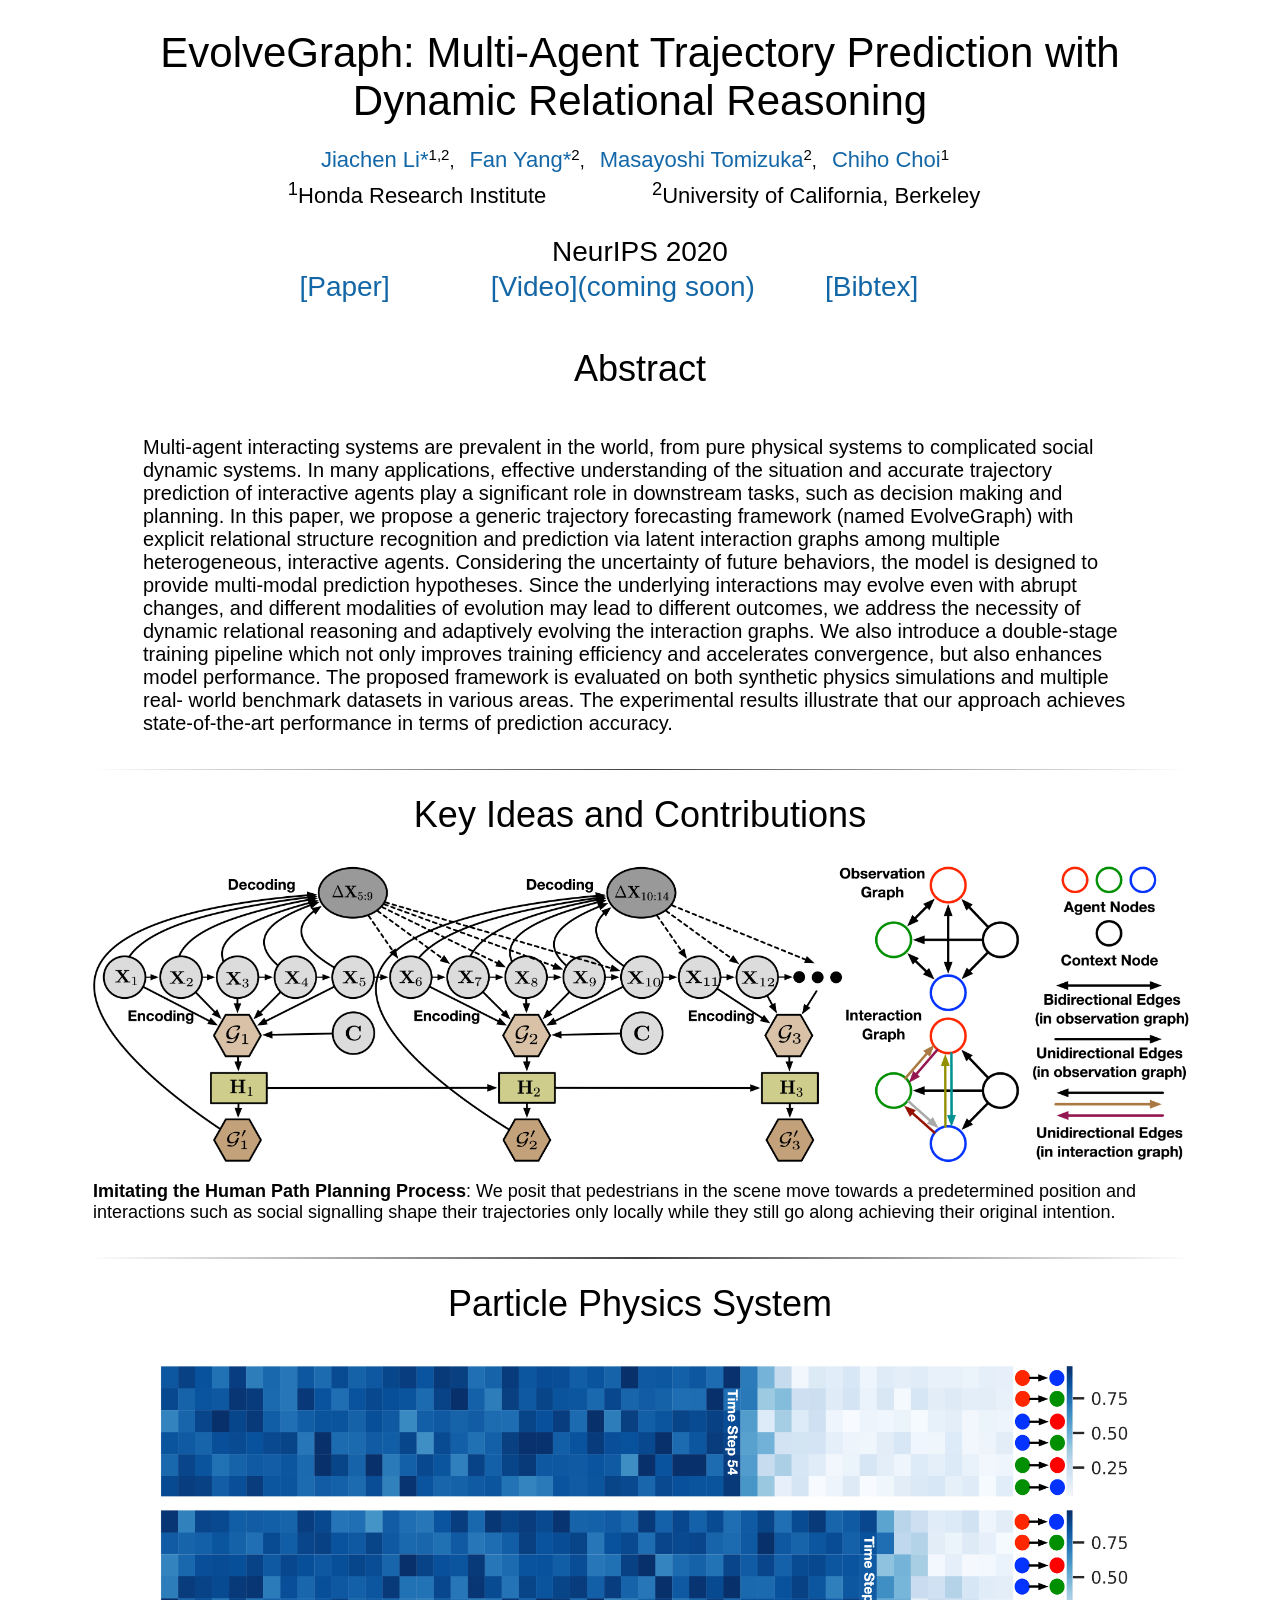
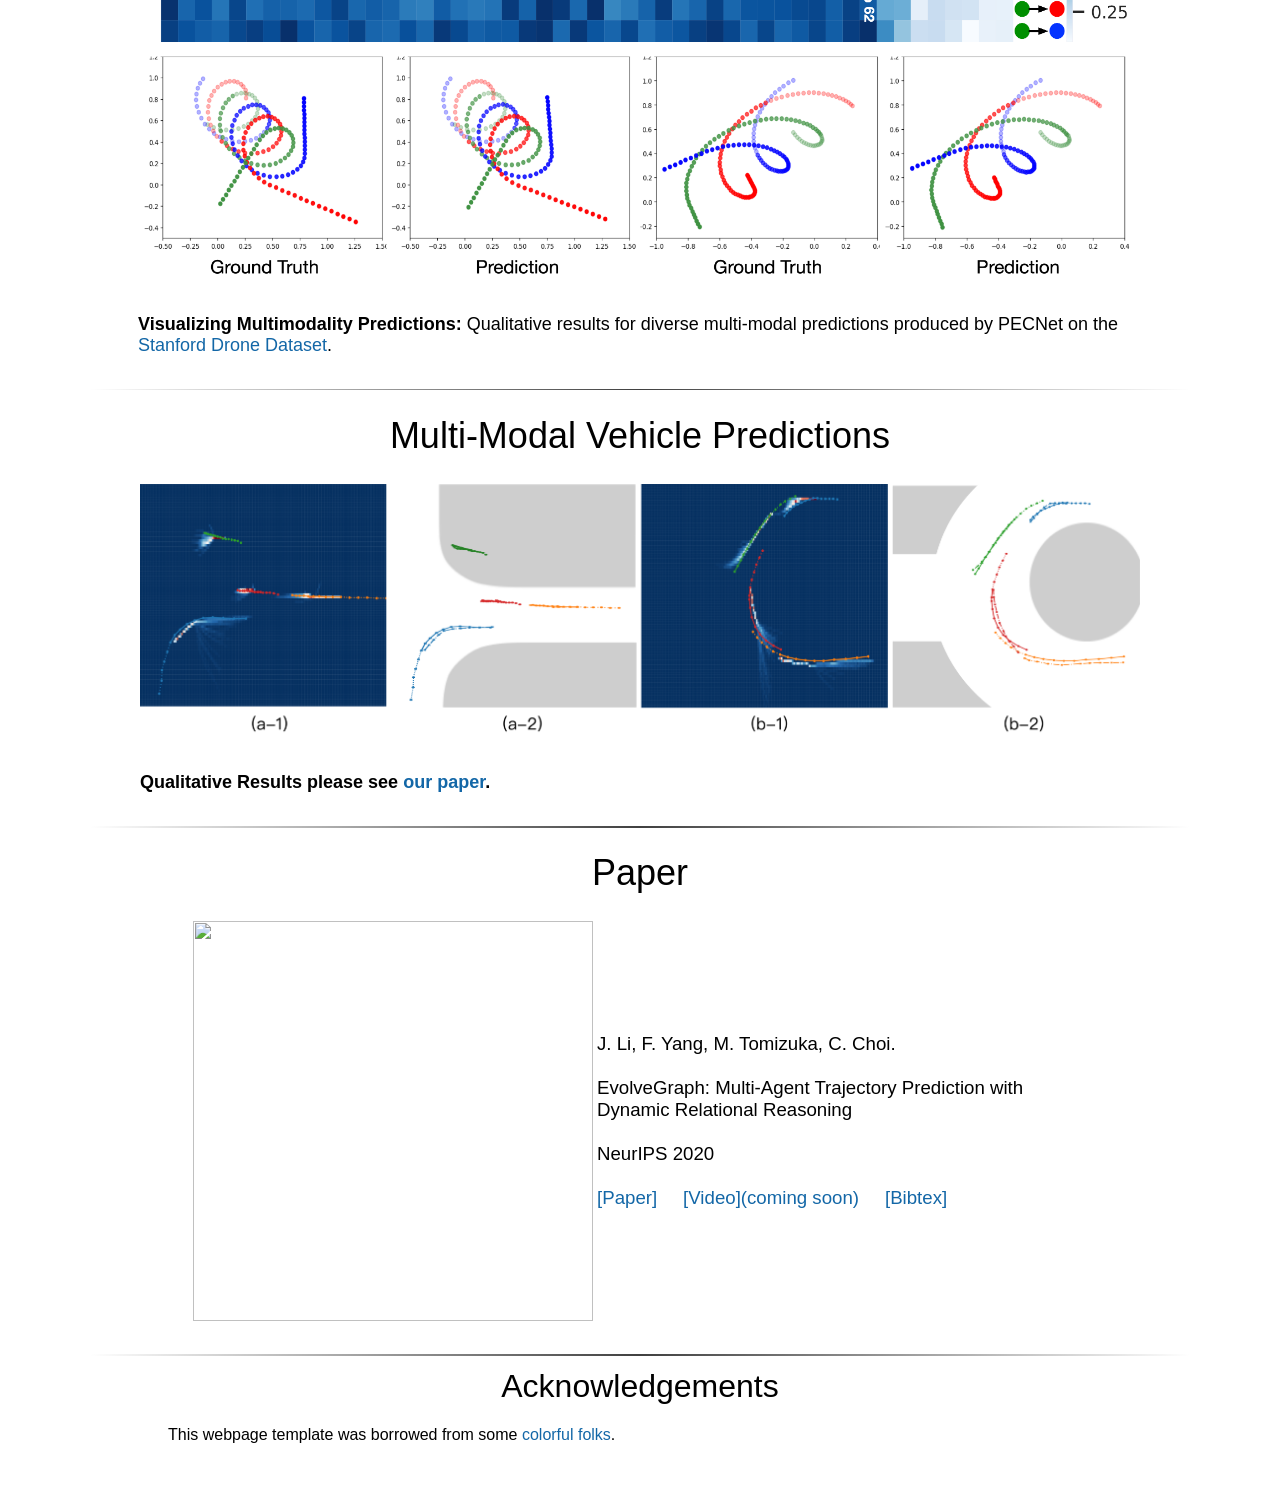
==== publications/Evolvegraph/index.html @ 51a8ada9 "Add files via upload" ====
<script src="http://www.google.com/jsapi" type="text/javascript"></script>
<script type="text/javascript">google.load("jquery", "1.3.2");</script>

<style type="text/css">
    body {
        font-family: "HelveticaNeue-Light", "Helvetica Neue Light", "Helvetica Neue", Helvetica, Arial, "Lucida Grande", sans-serif;
        font-weight:300;
        font-size:18px;
        margin-left: auto;
        margin-right: auto;
        width: 1100px;
    }

    h1 {
        font-weight:300;
    }

    .disclaimerbox {
        background-color: #eee;
        border: 1px solid #eeeeee;
        border-radius: 10px ;
        -moz-border-radius: 10px ;
        -webkit-border-radius: 10px ;
        padding: 20px;
    }

    video.header-vid {
        height: 140px;
        border: 1px solid black;
        border-radius: 10px ;
        -moz-border-radius: 10px ;
        -webkit-border-radius: 10px ;
    }

    img.header-img {
        height: 140px;
        border: 1px solid black;
        border-radius: 10px ;
        -moz-border-radius: 10px ;
        -webkit-border-radius: 10px ;
    }

    img.rounded {
        border: 1px solid #eeeeee;
        border-radius: 10px ;
        -moz-border-radius: 10px ;
        -webkit-border-radius: 10px ;
    }

    a:link,a:visited
    {
        color: #1367a7;
        text-decoration: none;
    }
    a:hover {
        color: #208799;
    }

    td.dl-link {
        height: 160px;
        text-align: center;
        font-size: 22px;
    }

    tr.spaceUnder>td {
        padding-bottom: 10px;
    }
    .layered-paper-big { /* modified from: http://css-tricks.com/snippets/css/layered-paper/ */
        box-shadow:
                0px 0px 1px 1px rgba(0,0,0,0.35), /* The top layer shadow */
                5px 5px 0 0px #fff, /* The second layer */
                5px 5px 1px 1px rgba(0,0,0,0.35), /* The second layer shadow */
                10px 10px 0 0px #fff, /* The third layer */
                10px 10px 1px 1px rgba(0,0,0,0.35), /* The third layer shadow */
                15px 15px 0 0px #fff, /* The fourth layer */
                15px 15px 1px 1px rgba(0,0,0,0.35), /* The fourth layer shadow */
                20px 20px 0 0px #fff, /* The fifth layer */
                20px 20px 1px 1px rgba(0,0,0,0.35), /* The fifth layer shadow */
                25px 25px 0 0px #fff, /* The fifth layer */
                25px 25px 1px 1px rgba(0,0,0,0.35); /* The fifth layer shadow */
        margin-left: 10px;
        margin-right: 45px;
    }


    .layered-paper { /* modified from: http://css-tricks.com/snippets/css/layered-paper/ */
        box-shadow:
                0px 0px 1px 1px rgba(0,0,0,0.35), /* The top layer shadow */
                5px 5px 0 0px #fff, /* The second layer */
                5px 5px 1px 1px rgba(0,0,0,0.35), /* The second layer shadow */
                10px 10px 0 0px #fff, /* The third layer */
                10px 10px 1px 1px rgba(0,0,0,0.35); /* The third layer shadow */
        margin-top: 5px;
        margin-left: 10px;
        margin-right: 30px;
        margin-bottom: 5px;
    }

    .vert-cent {
        position: relative;
        top: 50%;
        transform: translateY(-50%);
    }

    hr
    {
        border: 0;
        height: 1.5px;
        background-image: linear-gradient(to right, rgba(0, 0, 0, 0), rgba(0, 0, 0, 0.75), rgba(0, 0, 0, 0));
    }
</style>

<html>
  <head>
        <title>EvolveGraph</title>
        <meta property="og:title" content="sceneflow" />
        <!-- <meta property="og:url" content="https://www.youtube.com/watch?v=cYHQKtBLI3Q" /> -->
  </head>

  <body>
    <br>
    <center>
    <span style="font-size:42px">EvolveGraph: Multi-Agent Trajectory Prediction with Dynamic Relational Reasoning </span>


    <!-- </center> -->
    
    <br>
    <br>
      <table align=center width=800px>

     <tr>
       <span style="font-size:22px"><a href="https://karttikeya.github.io/">Jiachen Li*</a></span><sup>1,2</sup>,&nbsp;&nbsp;
      <span style="font-size:22px"><a href="https://www.linkedin.com/in/harshayu-girase-764b06153">Fan Yang*</a></span><sup>2</sup>,&nbsp;&nbsp;
      <span style="font-size:22px"><a href="https://www.linkedin.com/in/shreyas-agarwal-086267146">Masayoshi Tomizuka</a></span><sup>2</sup>,&nbsp;&nbsp;
      <span style="font-size:22px"><a href="https://www.linkedin.com/in/kuan-hui-lee-23730370">Chiho Choi</a></span><sup>1</sup>&nbsp;&nbsp;
   </tr>


     <tr>
       <td align=center colspan="2" style="font-size:22px">
       <center>
       <sup>1</sup>Honda Research Institute
       </center>
       </td>

      <td align=center colspan="2" style="font-size:22px">
      <center>
      <sup>2</sup>University of California, Berkeley
      </center>
      </td>

    </table>

        <br> 
    <table align=center width=700px>
       <tr>
        <td align=center width=100px>
        <center>
        <span style="font-size:28px">NeurIPS 2020 </span>
        </center>
        </td>
     </tr>
    </table>
         <table align=center width=900>
          <tr>
                
                 <span style="font-size:28px">
                <a href="https://arxiv.org/pdf/2004.02025.pdf">[Paper]</a> &nbsp; &nbsp; &nbsp; &nbsp; &nbsp; &nbsp; 
                <a href="https://www.youtube.com/watch?v=XCWCHwGlBgE">[Video](coming soon)</a> &nbsp; &nbsp; &nbsp; &nbsp;
                <a href="bibtex.txt">[Bibtex]</a> &nbsp; &nbsp; &nbsp; &nbsp; 

              </span>
              <br>
             <!-- <br>
              <br>
              <br> -->
              <!--
              <center><h1>Overview Video</h1></center>
              <iframe width="900" height="660" src="https://www.youtube.com/embed/XCWCHwGlBgE" frameborder="0" allow="accelerometer; autoplay; encrypted-media; gyroscope; picture-in-picture" allowfullscreen></iframe> -->
            <!-- [hosted on <a href="#">arXiv</a>]</a> -->
              </td>
        </tr>
      </table>
            <!--
            <br>
            <table align=center width=600px>
                <tr>
                    <td width=700px>
                      <center>
                          <img src = "teaser.jpg" height="180px"></img><br>
                    </center>
                    </td>
                </tr>

                <tr>
                  <td colspan="3"> <br>
                In the first image, can you predict what the human is going to do next? Depending on his intention, the person can choose to turn left to climb up stairs; he may also go straight through the hallway or turn right to fetch some items off the table. In this work, we propose a method to generate long-term stochastic predictions of future 3D human motion, while also considering the scene context.
    Given one single RGB image and 2D human pose history, our method first generates multiple possible future 2D destinations, then predicts future 3D human paths towards each destination, as shown in the middle, and finally generates 3D human pose sequences following the path, shown in the ground-truth 3D point cloud of the scene in the right. We train our model on both real-world data with noisy ground-truth and our newly-created large-scale synthetic data with diverse scenes, characters, and motions. Both quantitative comparisons and qualitative results demonstrate that our method can generate plausible scene-adaptive predictions.
                  </td>
                </tr>
            </table>


          <hr> -->
<!--           <br>
          <br> -->
<!--           <center>
            <table align=center width=700>
                <tr>
              
                  <td><video width="700px" controls> <source src="hmp.m4v" type=video/mp4><video></td>
              
              </tr>
            </table>
          </center> -->
          
          <br>

          <!-- <hr> -->
          <center><h1>Abstract</h1></center>
          <table align=center width=1000px>
              <tr>
                  <td width=1000px>
<!--                     <center>
                        <img src = "teaser.jpg" height="500px"></img><br>
                  </center> -->
                  <br>
                  <span style="font-size:20px"> Multi-agent interacting systems are prevalent in the world, from pure physical systems to complicated social dynamic systems. In many applications, effective understanding of the situation and accurate trajectory prediction of interactive agents play a significant role in downstream tasks, such as decision making and planning. In this paper, we propose a generic trajectory forecasting framework (named EvolveGraph) with explicit relational structure recognition and prediction via latent interaction graphs among multiple heterogeneous, interactive agents. Considering the uncertainty of future behaviors, the model is designed to provide multi-modal prediction hypotheses. Since the underlying interactions may evolve even with abrupt changes, and different modalities of evolution may lead to different outcomes, we address the necessity of dynamic relational reasoning and adaptively evolving the interaction graphs. We also introduce a double-stage training pipeline which not only improves training efficiency and accelerates convergence, but also enhances model performance. The proposed framework is evaluated on both synthetic physics simulations and multiple real- world benchmark datasets in various areas. The experimental results illustrate that our approach achieves state-of-the-art performance in terms of prediction accuracy.
                  </td>
              </tr>

              <tr>
                <td colspan="3"> <br>

                </td>
              </tr>
          </table>


          <hr>
          <center><h1>Key Ideas and Contributions</h1></center>
          <table align=center width=600px>
              <tr>
                  <td width=700px>
                    <center>
                        <img src = "graphical_model.png" height="300px"></img><br>
                  </center>
                  <br>
                  <span style="font-size:18px"> <b>Imitating the Human Path Planning Process</b>: We posit that pedestrians in the scene move towards a predetermined position and interactions such as social signalling shape their trajectories only locally while they still go along achieving their original intention. 
                  </td>
              </tr>
<!-- 
We posit that pedestrians in the scene move towards a predetermined position and interactions such as social cues happen as they go along achieving this intention without changing the predilection while still shaping their trajectories locally. 
               -->
              <tr>
                <td colspan="3"> <br>

                </td>
              </tr>
          </table>


        <hr>
         <!-- <table align=center width=550px> -->
                <center><h1>Particle Physics System</h1></center>
                <table align=center width=900px>
                    <tr>
                        <td width=1200px colspan="3">
                          <center>
                              <img src = "physics.png" height="540px"></img><br>
                        </center>
                        </td>
                    </tr>
<!--                     <tr>
                      <td align=center width=400px>
                        (a)
                      </td>
                      <td align=center width=400px>
                        (b)
                      </td>
                      <td align=center width=400px>
                        (c)
                      </td>
                  </tr> -->

                    <tr>
                        <td width=600px colspan="3">
                                            <br>
                              <span style="font-size:18px"><b> Visualizing Multimodality Predictions:</b> Qualitative results for diverse multi-modal predictions produced by PECNet on the <a href="https://cvgl.stanford.edu/projects/uav_data/"> Stanford Drone Dataset</a>. 
                        </td>
                    </tr>
                </table>
                <br>
      <hr>
      <table align=center width=800>
       <center><h1>Multi-Modal Vehicle Predictions</h1></center>
          <tr class="spaceUnder">
            <td>
              <img style="width:1000px" src="vehicles.png"/>
            </td>
          
      </tr>

        <tr>
          <td colspan="3"> <br>
            <span style="font-size:18px"><b> Qualitative Results  please see <a href="https://arxiv.org/pdf/2004.02025.pdf">our paper</a>.  
          </td>
        </tr>
      </table>
    <br>

    <!--
    <hr>
      <table align=center width=800>
       <center><h1>Multi-Modal Sports Player Predictions</h1></center>
          <tr class="spaceUnder">
            <td>
              <img style="width:1000px" src="sports.png"/>
            </td>
          
      </tr>

        <tr>
          <td colspan="3"> <br>
            <span style="font-size:18px"><b> Qualitative Results  please see <a href="https://arxiv.org/pdf/2004.02025.pdf">our paper</a>.  
          </td>
        </tr>
      </table>
    <br>
  -->

    <hr>
      <table align=center width=900>
       <center><h1>Paper</h1></center>
          <tr>
            <td><a href="https://arxiv.org/pdf/2004.02025.pdf"><img align=center style="width:400px" src="paper_collage.png"/></a></td>
            <td><span style="font-size:14pt">J. Li, F. Yang, M. Tomizuka, C. Choi.<br><br>
              EvolveGraph: Multi-Agent Trajectory Prediction with Dynamic Relational Reasoning<br><br>
            NeurIPS 2020  <a href = "https://eccv2020.eu/"> </a><br><br>
                <a href="https://arxiv.org/pdf/2004.02025.pdf">[Paper]</a> &nbsp; &nbsp;
                <a href="https://github.com/HarshayuGirase/PECNet">[Video](coming soon)</a> &nbsp; &nbsp;
                <a href="bibtex.txt">[Bibtex]</a>
                
            <!-- [hosted on <a href="#">arXiv</a>]</a> -->
              </td>
        </tr>
      </table>
    <br>
    <!--
    <hr>
      <center><h1>Code</h1></center>
      <tr>
        <td>
          <span style="font-size:28px">&nbsp;<a href='#'>[GitHub]</a>  (coming soon)
        </td>
      <br>
      -->
      <hr>
            <table align=center width=950px>
                <tr>
                    <td>
                      <left>
                <center><h1>Acknowledgements</h1></center>
                This webpage template was borrowed from some <a href="https://richzhang.github.io/colorization/">colorful folks</a>.
            </left>
        </td>
        </tr>
        </table>

        <br><br>
</body>
</html>
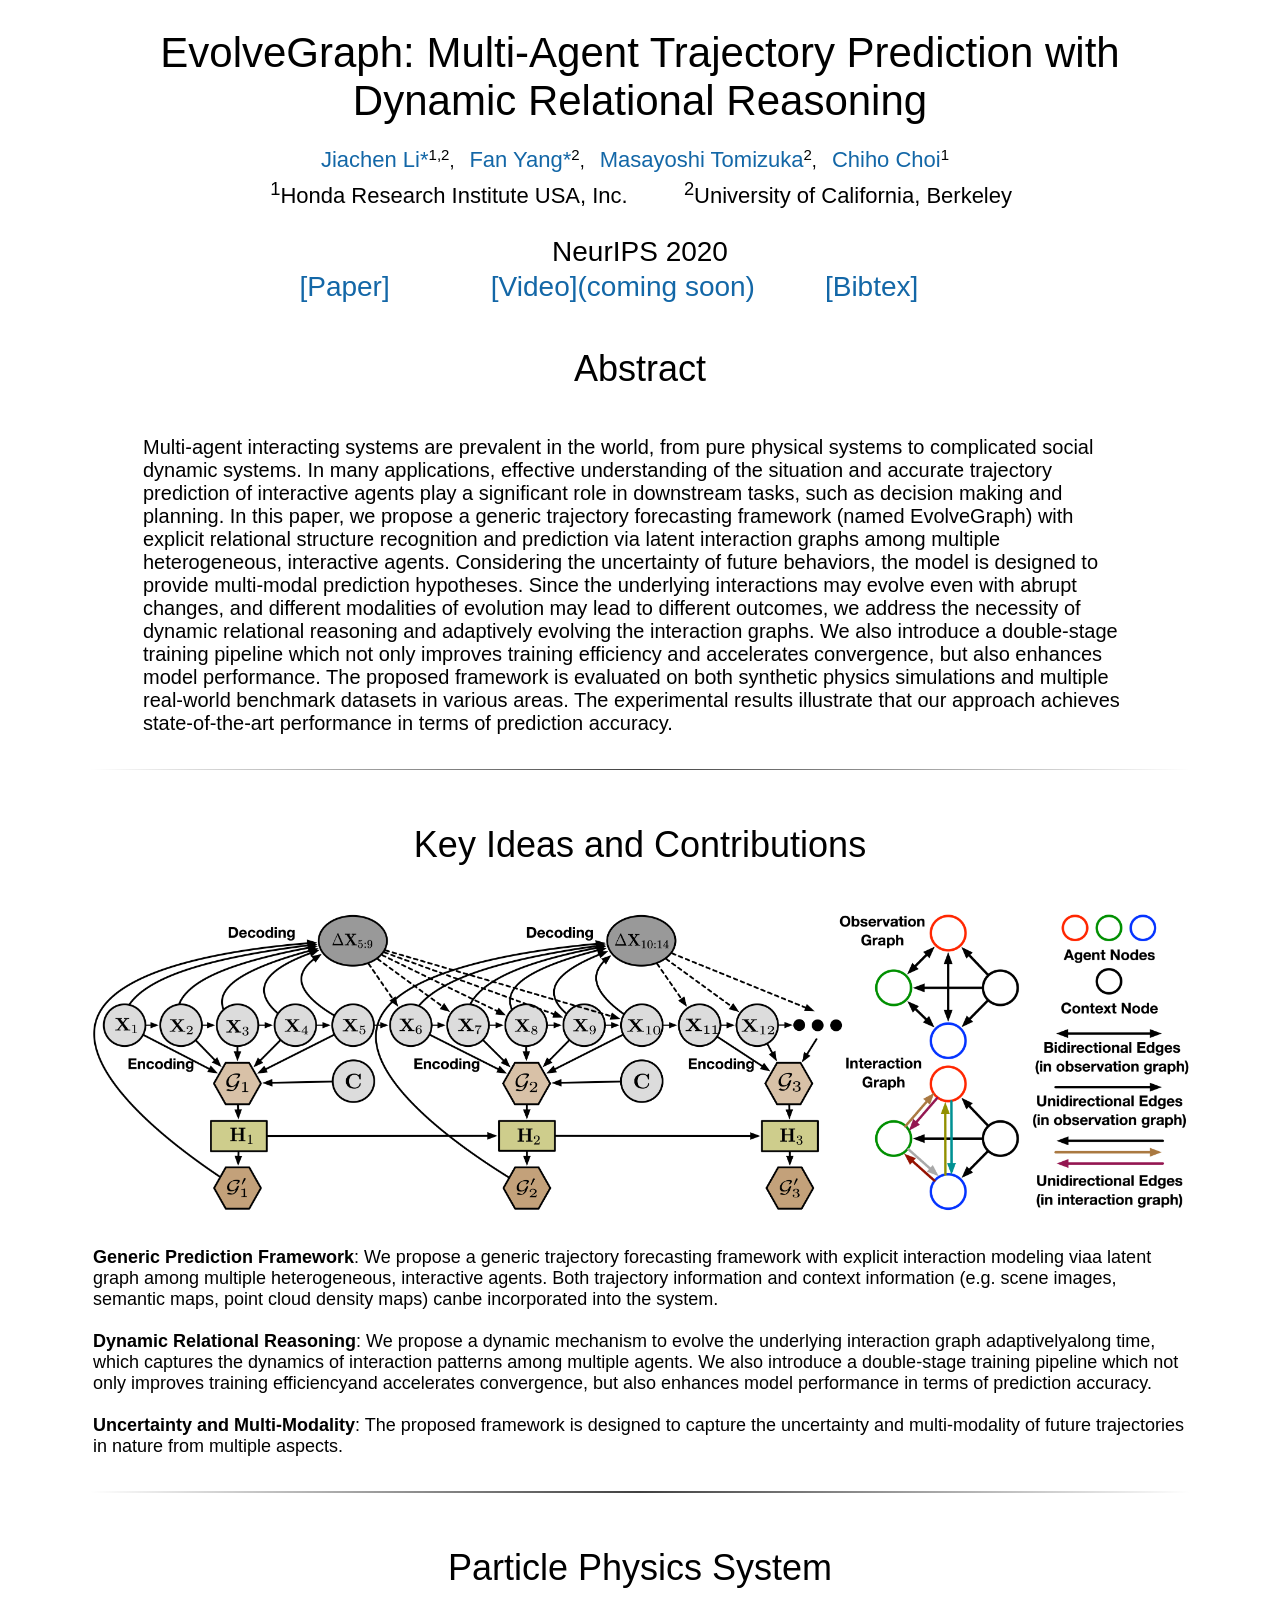
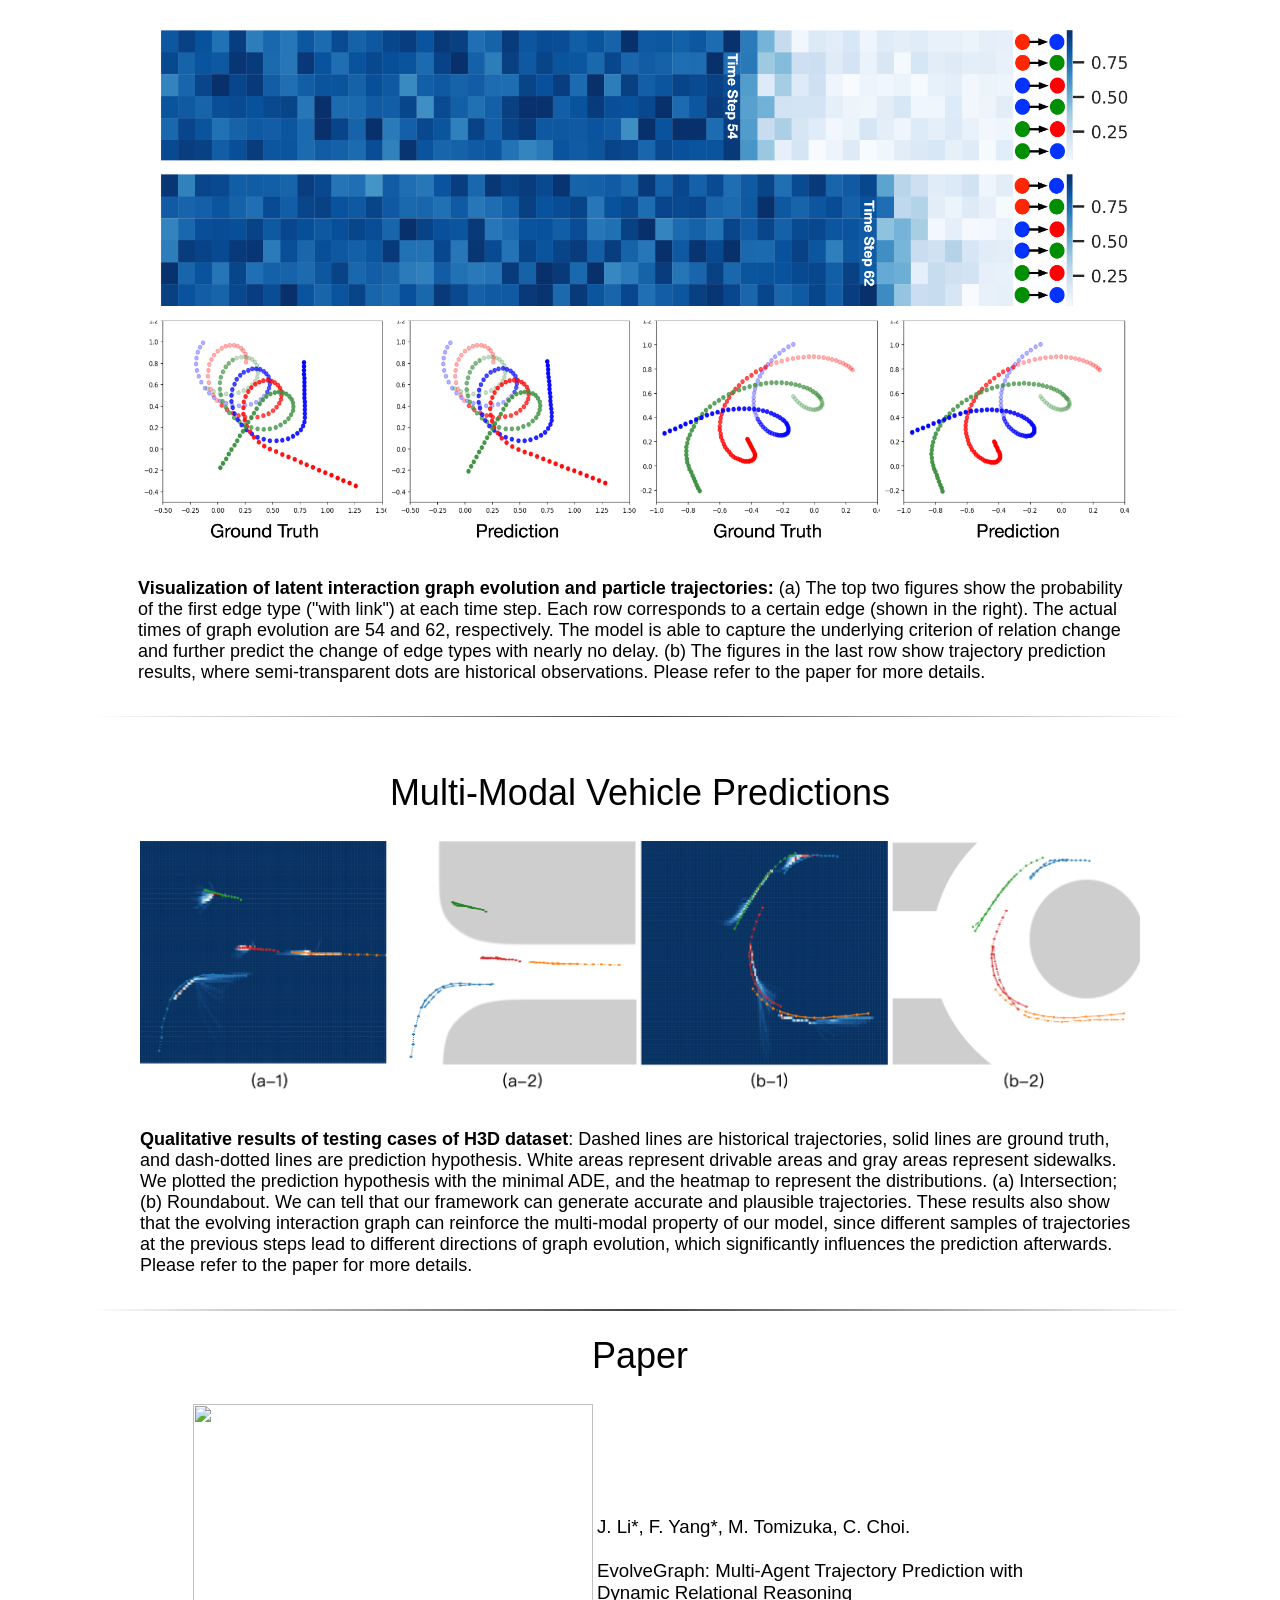
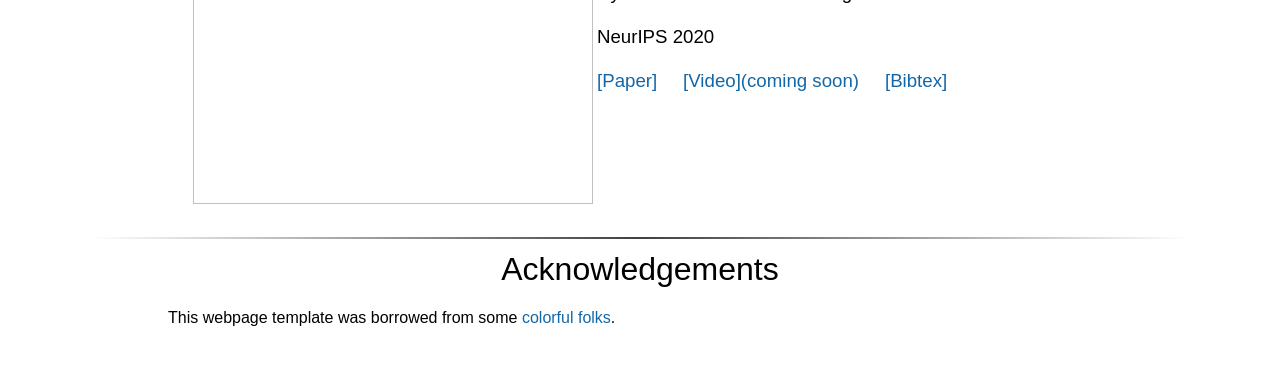
==== commit 3b4390fb: "Add files via upload" ====
--- a/publications/Evolvegraph/index.html
+++ b/publications/Evolvegraph/index.html
@@ -131,17 +131,17 @@
       <table align=center width=800px>
 
      <tr>
-       <span style="font-size:22px"><a href="https://karttikeya.github.io/">Jiachen Li*</a></span><sup>1,2</sup>,&nbsp;&nbsp;
-      <span style="font-size:22px"><a href="https://www.linkedin.com/in/harshayu-girase-764b06153">Fan Yang*</a></span><sup>2</sup>,&nbsp;&nbsp;
-      <span style="font-size:22px"><a href="https://www.linkedin.com/in/shreyas-agarwal-086267146">Masayoshi Tomizuka</a></span><sup>2</sup>,&nbsp;&nbsp;
-      <span style="font-size:22px"><a href="https://www.linkedin.com/in/kuan-hui-lee-23730370">Chiho Choi</a></span><sup>1</sup>&nbsp;&nbsp;
+       <span style="font-size:22px"><a href="https://jiachenli94.github.io/">Jiachen Li*</a></span><sup>1,2</sup>,&nbsp;&nbsp;
+      <span style="font-size:22px"><a href="https://scholar.google.com/citations?user=Gi1y7DAAAAAJ&hl=en&authuser=1">Fan Yang*</a></span><sup>2</sup>,&nbsp;&nbsp;
+      <span style="font-size:22px"><a href="https://me.berkeley.edu/people/masayoshi-tomizuka/">Masayoshi Tomizuka</a></span><sup>2</sup>,&nbsp;&nbsp;
+      <span style="font-size:22px"><a href="http://www.chihochoi.me/">Chiho Choi</a></span><sup>1</sup>&nbsp;&nbsp;
    </tr>
 
 
      <tr>
        <td align=center colspan="2" style="font-size:22px">
        <center>
-       <sup>1</sup>Honda Research Institute
+       <sup>1</sup>Honda Research Institute USA, Inc.
        </center>
        </td>
 
@@ -167,8 +167,8 @@
           <tr>
                 
                  <span style="font-size:28px">
-                <a href="https://arxiv.org/pdf/2004.02025.pdf">[Paper]</a> &nbsp; &nbsp; &nbsp; &nbsp; &nbsp; &nbsp; 
-                <a href="https://www.youtube.com/watch?v=XCWCHwGlBgE">[Video](coming soon)</a> &nbsp; &nbsp; &nbsp; &nbsp;
+                <a href="https://jiachenli94.github.io/publications/Evolvegraph/">[Paper]</a> &nbsp; &nbsp; &nbsp; &nbsp; &nbsp; &nbsp; 
+                <a href="https://jiachenli94.github.io/publications/Evolvegraph/">[Video](coming soon)</a> &nbsp; &nbsp; &nbsp; &nbsp;
                 <a href="bibtex.txt">[Bibtex]</a> &nbsp; &nbsp; &nbsp; &nbsp; 
 
               </span>
@@ -227,7 +227,7 @@
                         <img src = "teaser.jpg" height="500px"></img><br>
                   </center> -->
                   <br>
-                  <span style="font-size:20px"> Multi-agent interacting systems are prevalent in the world, from pure physical systems to complicated social dynamic systems. In many applications, effective understanding of the situation and accurate trajectory prediction of interactive agents play a significant role in downstream tasks, such as decision making and planning. In this paper, we propose a generic trajectory forecasting framework (named EvolveGraph) with explicit relational structure recognition and prediction via latent interaction graphs among multiple heterogeneous, interactive agents. Considering the uncertainty of future behaviors, the model is designed to provide multi-modal prediction hypotheses. Since the underlying interactions may evolve even with abrupt changes, and different modalities of evolution may lead to different outcomes, we address the necessity of dynamic relational reasoning and adaptively evolving the interaction graphs. We also introduce a double-stage training pipeline which not only improves training efficiency and accelerates convergence, but also enhances model performance. The proposed framework is evaluated on both synthetic physics simulations and multiple real- world benchmark datasets in various areas. The experimental results illustrate that our approach achieves state-of-the-art performance in terms of prediction accuracy.
+                  <span style="font-size:20px"> Multi-agent interacting systems are prevalent in the world, from pure physical systems to complicated social dynamic systems. In many applications, effective understanding of the situation and accurate trajectory prediction of interactive agents play a significant role in downstream tasks, such as decision making and planning. In this paper, we propose a generic trajectory forecasting framework (named EvolveGraph) with explicit relational structure recognition and prediction via latent interaction graphs among multiple heterogeneous, interactive agents. Considering the uncertainty of future behaviors, the model is designed to provide multi-modal prediction hypotheses. Since the underlying interactions may evolve even with abrupt changes, and different modalities of evolution may lead to different outcomes, we address the necessity of dynamic relational reasoning and adaptively evolving the interaction graphs. We also introduce a double-stage training pipeline which not only improves training efficiency and accelerates convergence, but also enhances model performance. The proposed framework is evaluated on both synthetic physics simulations and multiple real-world benchmark datasets in various areas. The experimental results illustrate that our approach achieves state-of-the-art performance in terms of prediction accuracy.
                   </td>
               </tr>
 
@@ -239,16 +239,19 @@
           </table>
 
 
-          <hr>
+          <hr> <br>
           <center><h1>Key Ideas and Contributions</h1></center>
           <table align=center width=600px>
               <tr>
                   <td width=700px>
+                    <br>
                     <center>
                         <img src = "graphical_model.png" height="300px"></img><br>
                   </center>
-                  <br>
-                  <span style="font-size:18px"> <b>Imitating the Human Path Planning Process</b>: We posit that pedestrians in the scene move towards a predetermined position and interactions such as social signalling shape their trajectories only locally while they still go along achieving their original intention. 
+                  <br><br>
+                  <span style="font-size:18px"> <b>Generic Prediction Framework</b>: We propose a generic trajectory forecasting framework with explicit interaction modeling viaa latent graph among multiple heterogeneous, interactive agents. Both trajectory information and context information (e.g. scene images, semantic maps, point cloud density maps) canbe incorporated into the system. <br><br>
+                    <b>Dynamic Relational Reasoning</b>: We propose a dynamic mechanism to evolve the underlying interaction graph adaptivelyalong time, which captures the dynamics of interaction patterns among multiple agents. We also introduce a double-stage training pipeline which not only improves training efficiencyand accelerates convergence, but also enhances model performance in terms of prediction accuracy. <br><br>
+                    <b>Uncertainty and Multi-Modality</b>: The proposed framework is designed to capture the uncertainty and multi-modality of future trajectories in nature from multiple aspects.<br>
                   </td>
               </tr>
 <!-- 
@@ -264,6 +267,7 @@
 
         <hr>
          <!-- <table align=center width=550px> -->
+          <br>
                 <center><h1>Particle Physics System</h1></center>
                 <table align=center width=900px>
                     <tr>
@@ -288,13 +292,14 @@
                     <tr>
                         <td width=600px colspan="3">
                                             <br>
-                              <span style="font-size:18px"><b> Visualizing Multimodality Predictions:</b> Qualitative results for diverse multi-modal predictions produced by PECNet on the <a href="https://cvgl.stanford.edu/projects/uav_data/"> Stanford Drone Dataset</a>. 
+                              <span style="font-size:18px"><b>Visualization of latent interaction graph evolution and particle trajectories:</b> (a) The top two figures show the probability of the first edge type ("with link") at each time step. Each row corresponds to a certain edge (shown in the right). The actual times of graph evolution are 54 and 62, respectively. The model is able to capture the underlying criterion of relation change and further predict the change of edge types with nearly no delay. (b) The figures in the last row show trajectory prediction results, where semi-transparent dots are historical observations. Please refer to the paper for more details.
                         </td>
                     </tr>
                 </table>
                 <br>
       <hr>
       <table align=center width=800>
+        <br>
        <center><h1>Multi-Modal Vehicle Predictions</h1></center>
           <tr class="spaceUnder">
             <td>
@@ -305,7 +310,7 @@
 
         <tr>
           <td colspan="3"> <br>
-            <span style="font-size:18px"><b> Qualitative Results  please see <a href="https://arxiv.org/pdf/2004.02025.pdf">our paper</a>.  
+            <span style="font-size:18px"><b> Qualitative results of testing cases of H3D dataset</b>: Dashed lines are historical trajectories, solid lines are ground truth, and dash-dotted lines are prediction hypothesis. White areas represent drivable areas and gray areas represent sidewalks. We plotted the prediction hypothesis with the minimal ADE, and the heatmap to represent the distributions. (a) Intersection; (b) Roundabout. We can tell that our framework can generate accurate and plausible trajectories. These results also show that the evolving interaction graph can reinforce the multi-modal property of our model, since different samples of trajectories at the previous steps lead to different directions of graph evolution, which significantly influences the prediction afterwards. Please refer to the paper for more details.
           </td>
         </tr>
       </table>
@@ -335,12 +340,12 @@
       <table align=center width=900>
        <center><h1>Paper</h1></center>
           <tr>
-            <td><a href="https://arxiv.org/pdf/2004.02025.pdf"><img align=center style="width:400px" src="paper_collage.png"/></a></td>
-            <td><span style="font-size:14pt">J. Li, F. Yang, M. Tomizuka, C. Choi.<br><br>
+            <td><a href="https://jiachenli94.github.io/publications/Evolvegraph/"><img align=center style="width:400px" src="paper_combine.png"/></a></td>
+            <td><span style="font-size:14pt">J. Li*, F. Yang*, M. Tomizuka, C. Choi.<br><br>
               EvolveGraph: Multi-Agent Trajectory Prediction with Dynamic Relational Reasoning<br><br>
-            NeurIPS 2020  <a href = "https://eccv2020.eu/"> </a><br><br>
-                <a href="https://arxiv.org/pdf/2004.02025.pdf">[Paper]</a> &nbsp; &nbsp;
-                <a href="https://github.com/HarshayuGirase/PECNet">[Video](coming soon)</a> &nbsp; &nbsp;
+            NeurIPS 2020  <a href = "https://nips.cc/"> </a><br><br>
+                <a href="https://jiachenli94.github.io/publications/Evolvegraph/">[Paper]</a> &nbsp; &nbsp;
+                <a href="https://jiachenli94.github.io/publications/Evolvegraph/">[Video](coming soon)</a> &nbsp; &nbsp;
                 <a href="bibtex.txt">[Bibtex]</a>
                 
             <!-- [hosted on <a href="#">arXiv</a>]</a> -->
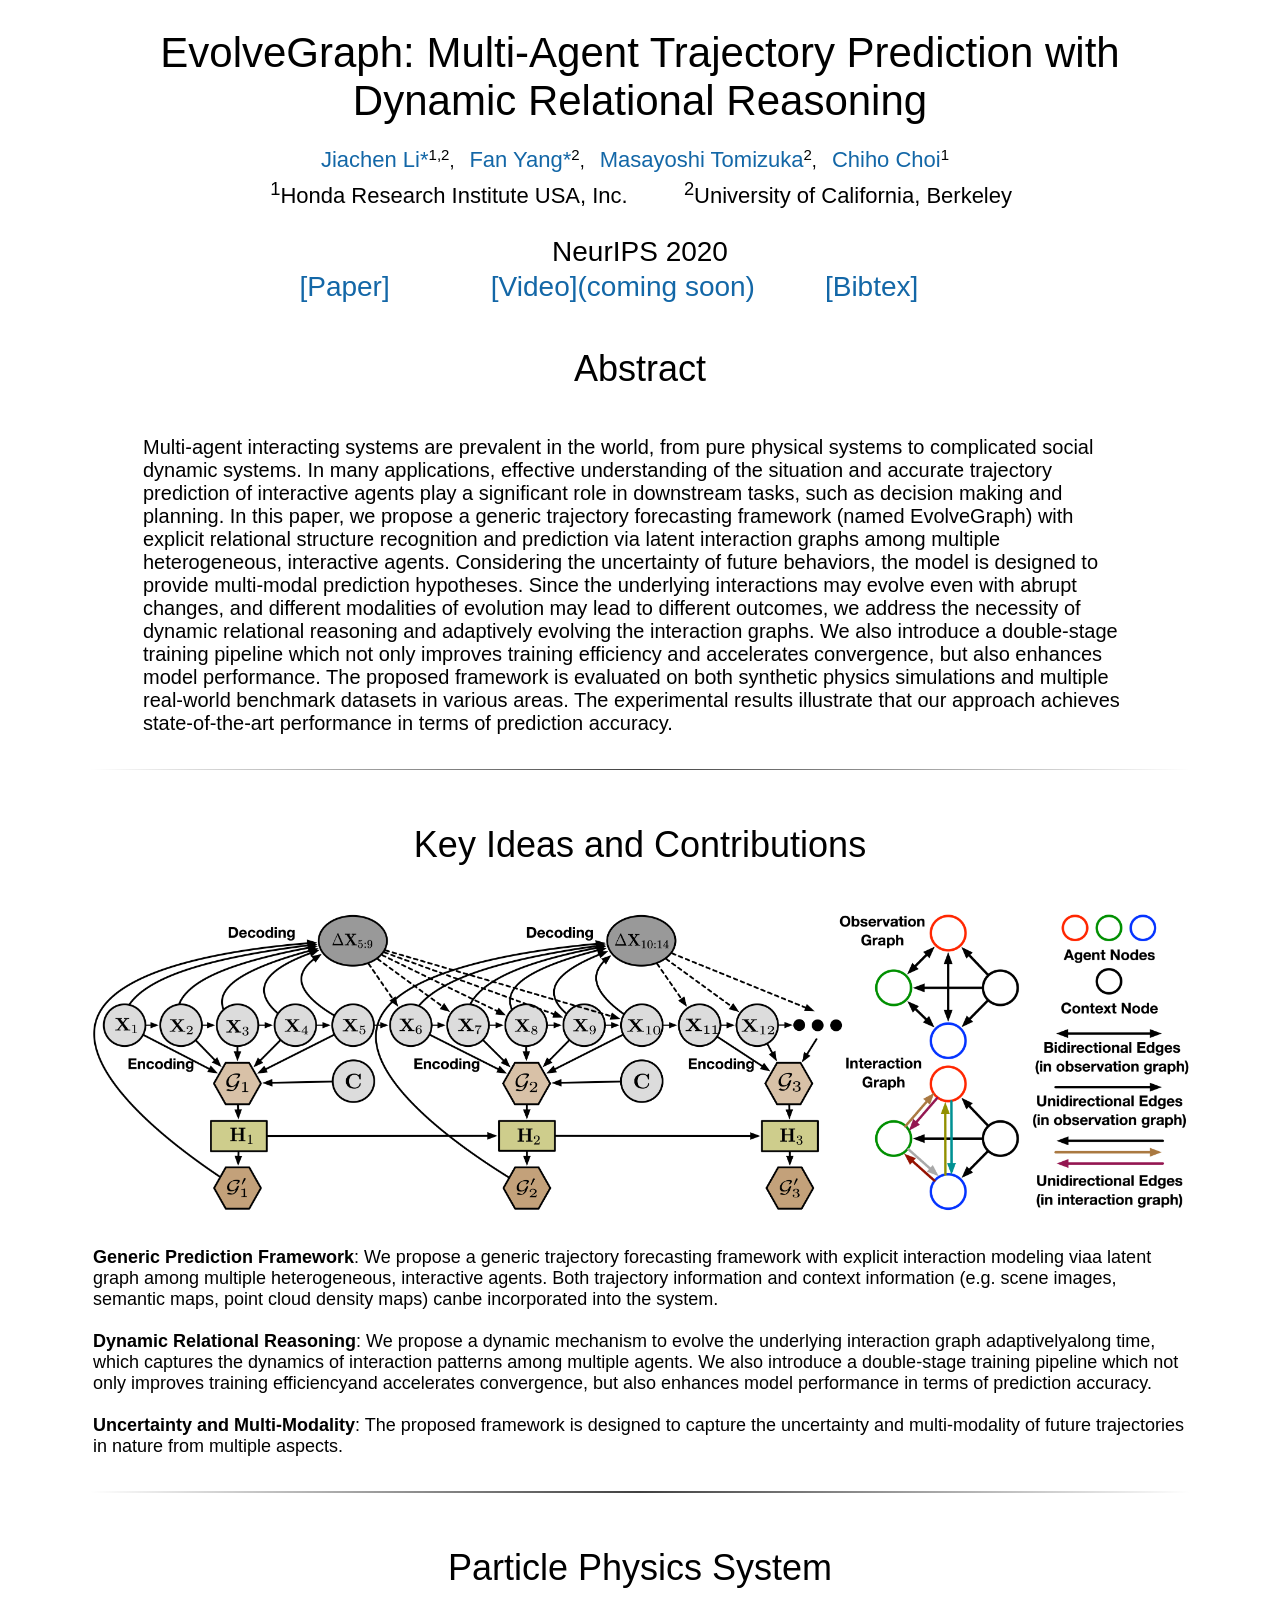
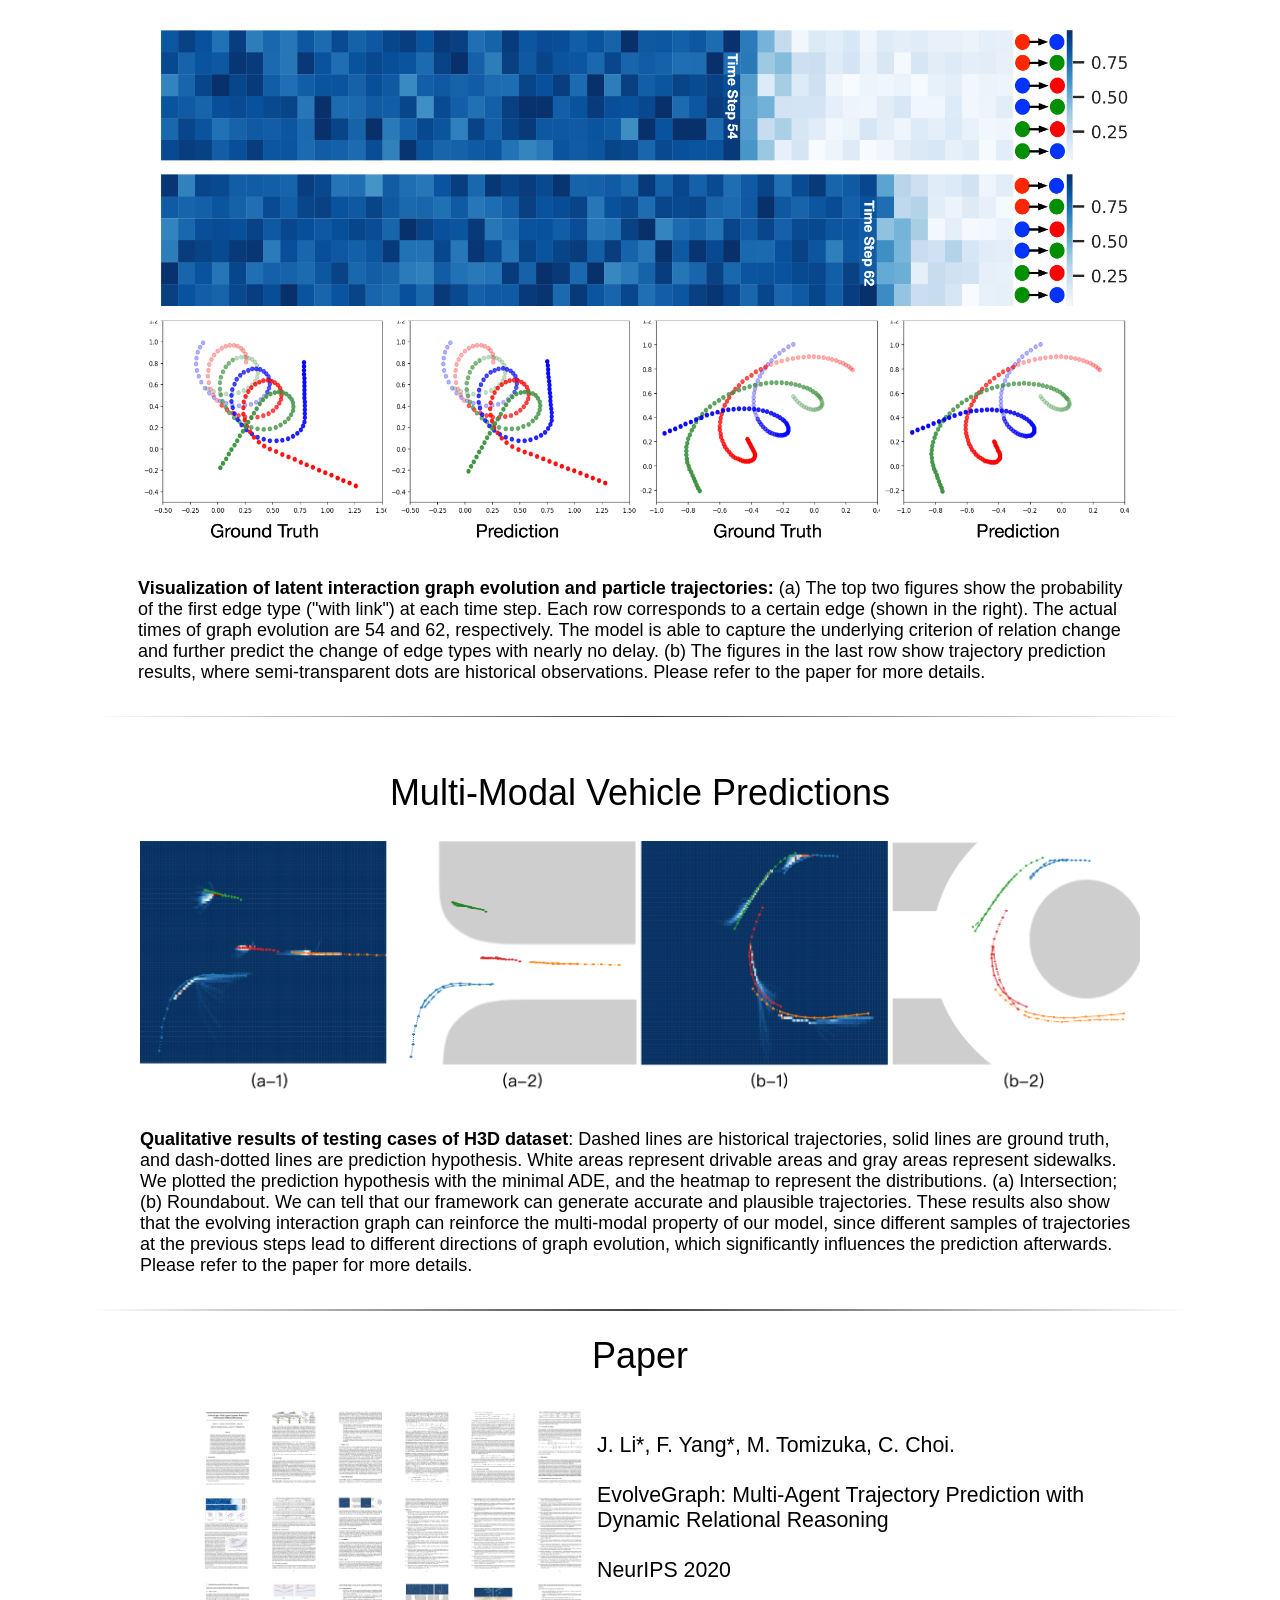
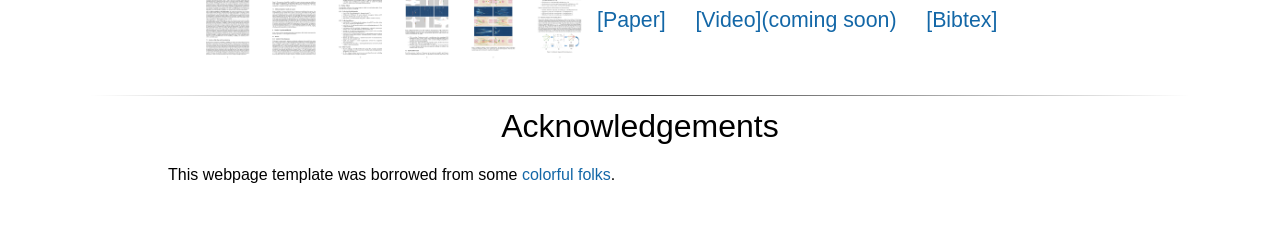
==== commit 0a0696ba: "Add files via upload" ====
--- a/publications/Evolvegraph/index.html
+++ b/publications/Evolvegraph/index.html
@@ -341,7 +341,7 @@
        <center><h1>Paper</h1></center>
           <tr>
             <td><a href="https://jiachenli94.github.io/publications/Evolvegraph/"><img align=center style="width:400px" src="paper_combine.png"/></a></td>
-            <td><span style="font-size:14pt">J. Li*, F. Yang*, M. Tomizuka, C. Choi.<br><br>
+            <td><span style="font-size:16pt">J. Li*, F. Yang*, M. Tomizuka, C. Choi.<br><br>
               EvolveGraph: Multi-Agent Trajectory Prediction with Dynamic Relational Reasoning<br><br>
             NeurIPS 2020  <a href = "https://nips.cc/"> </a><br><br>
                 <a href="https://jiachenli94.github.io/publications/Evolvegraph/">[Paper]</a> &nbsp; &nbsp;
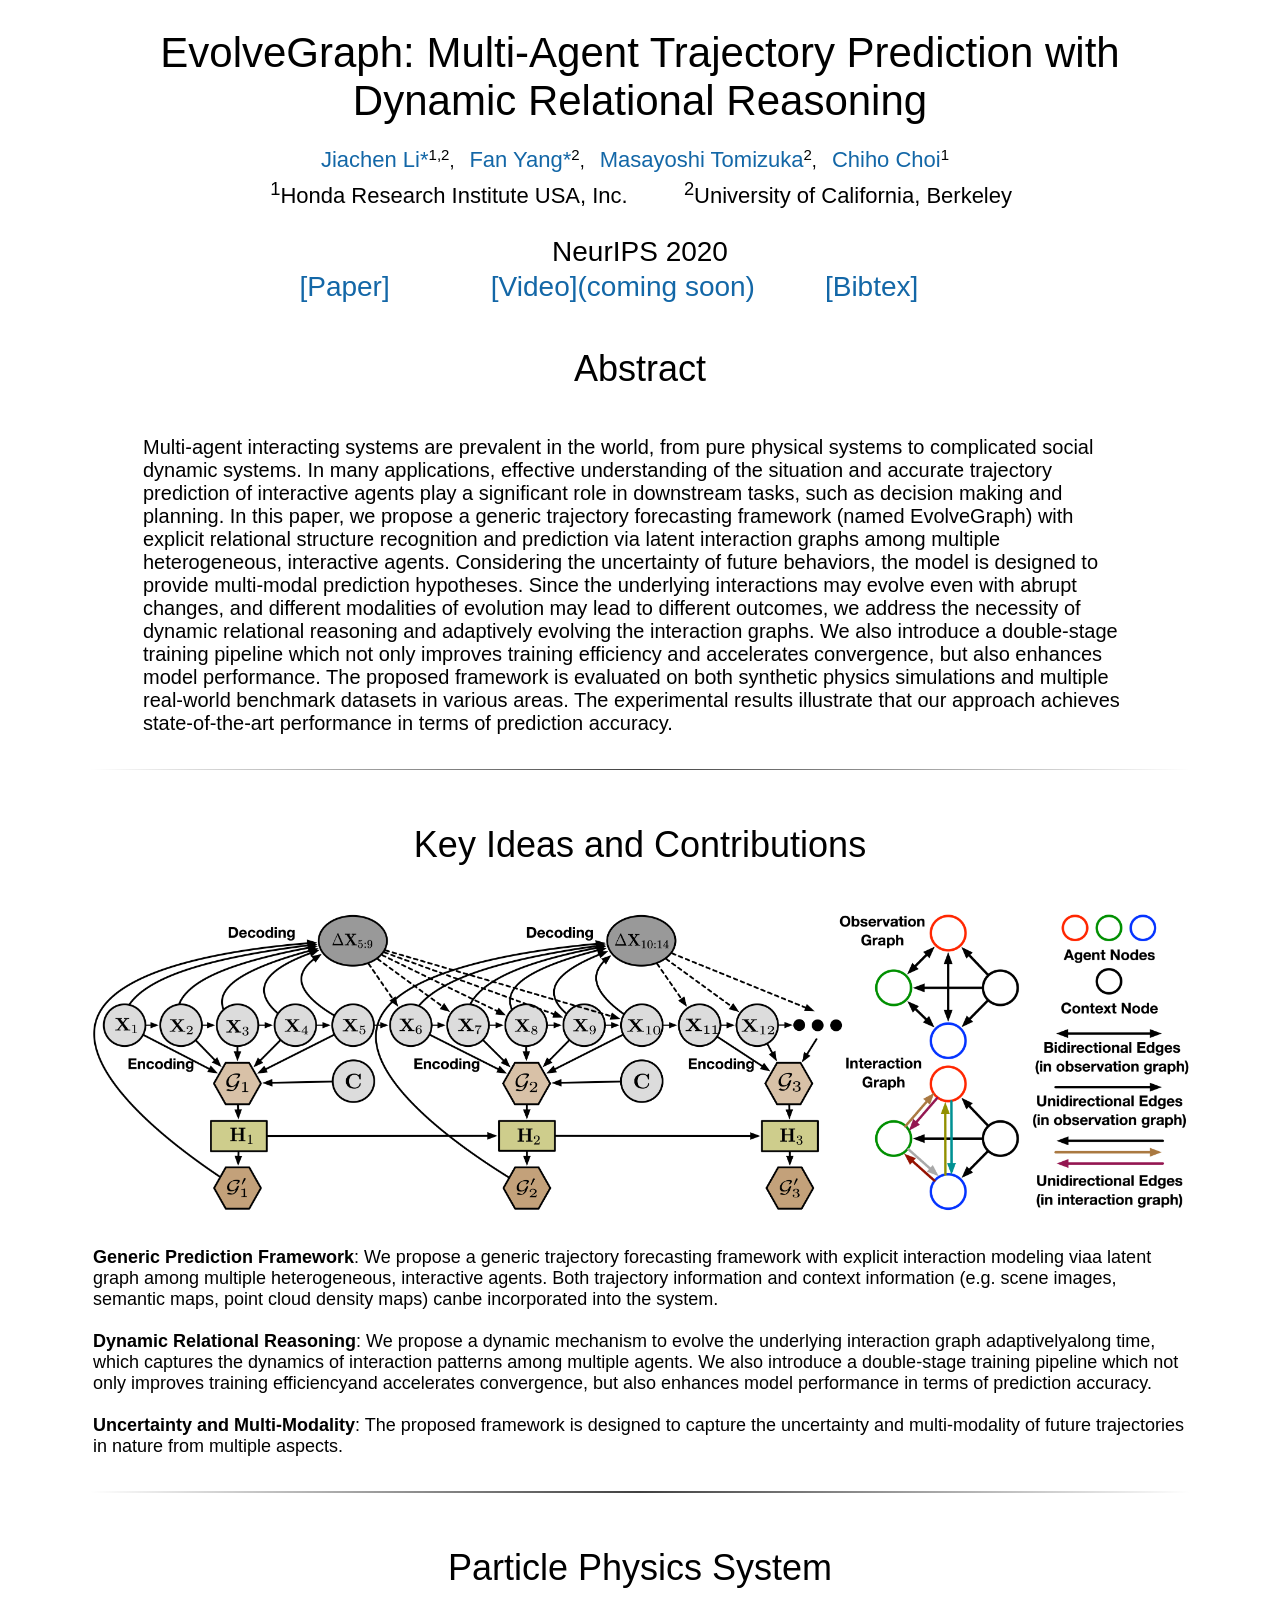
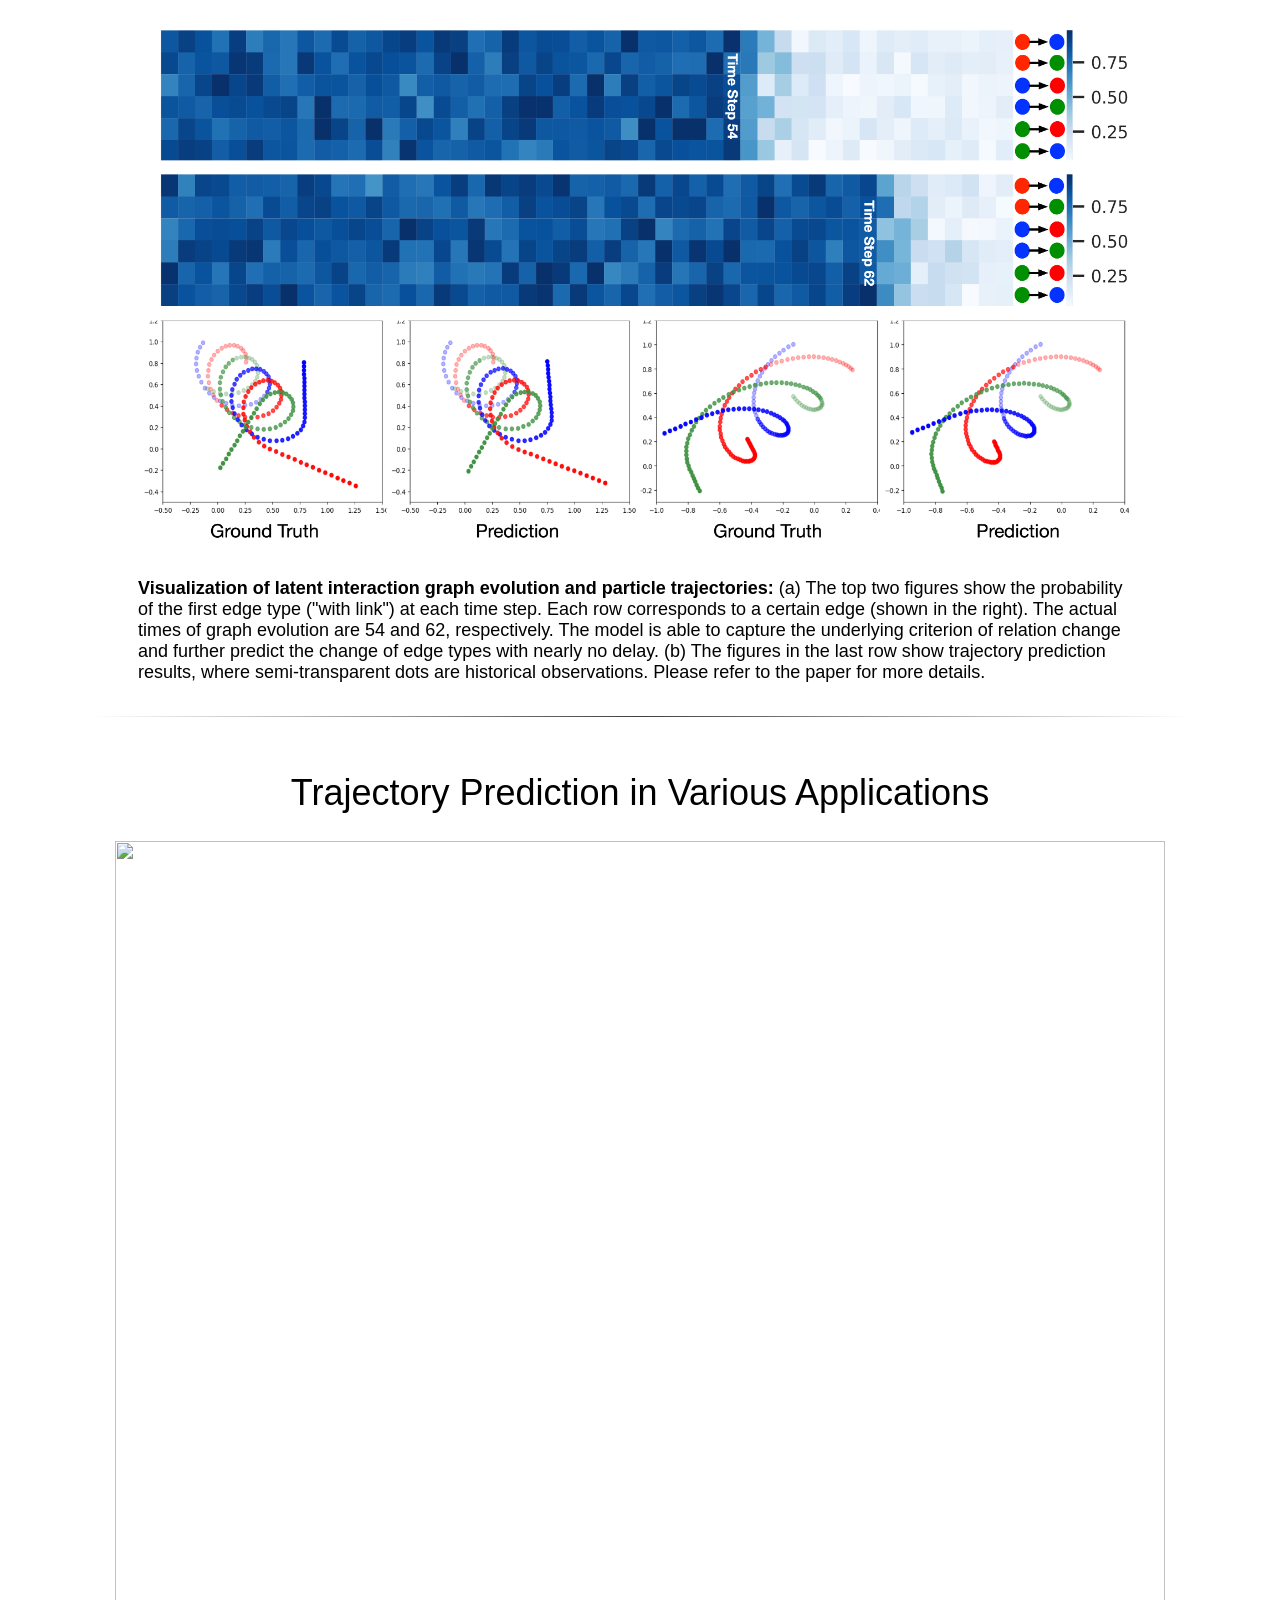
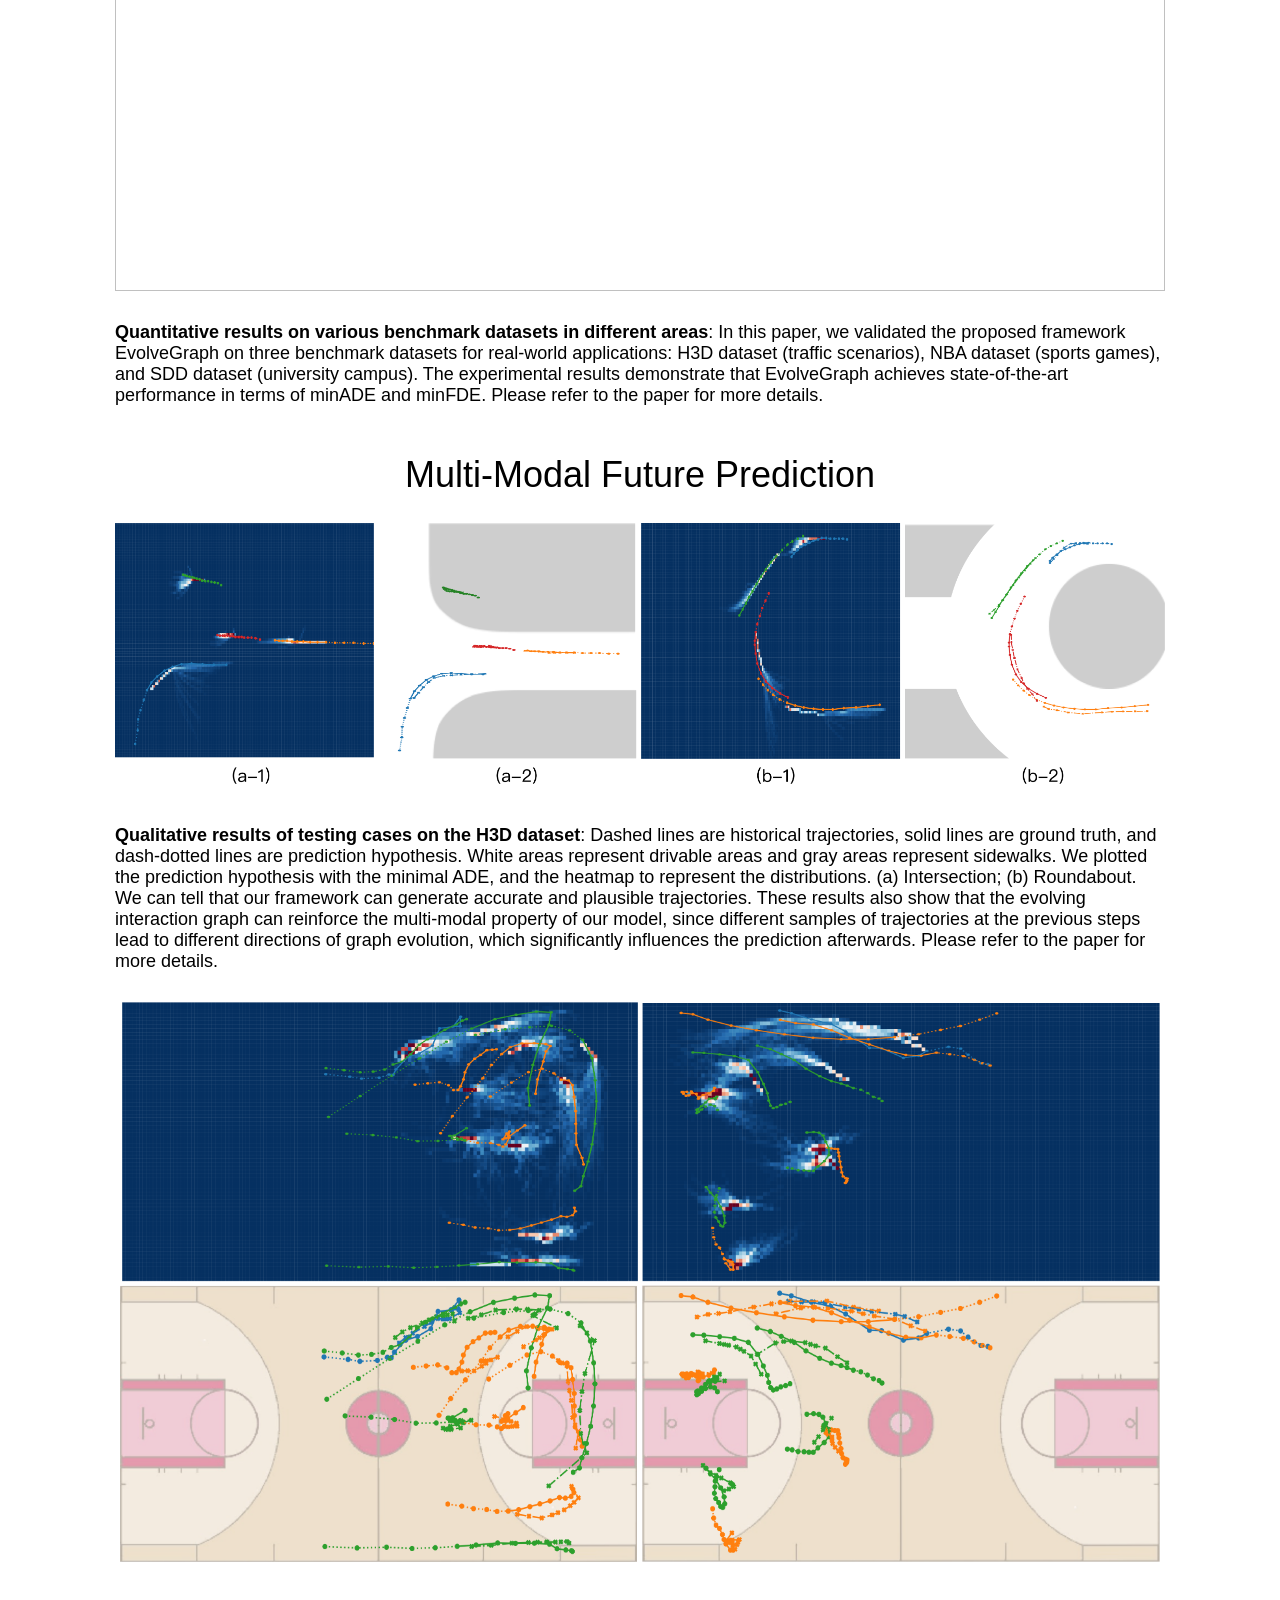
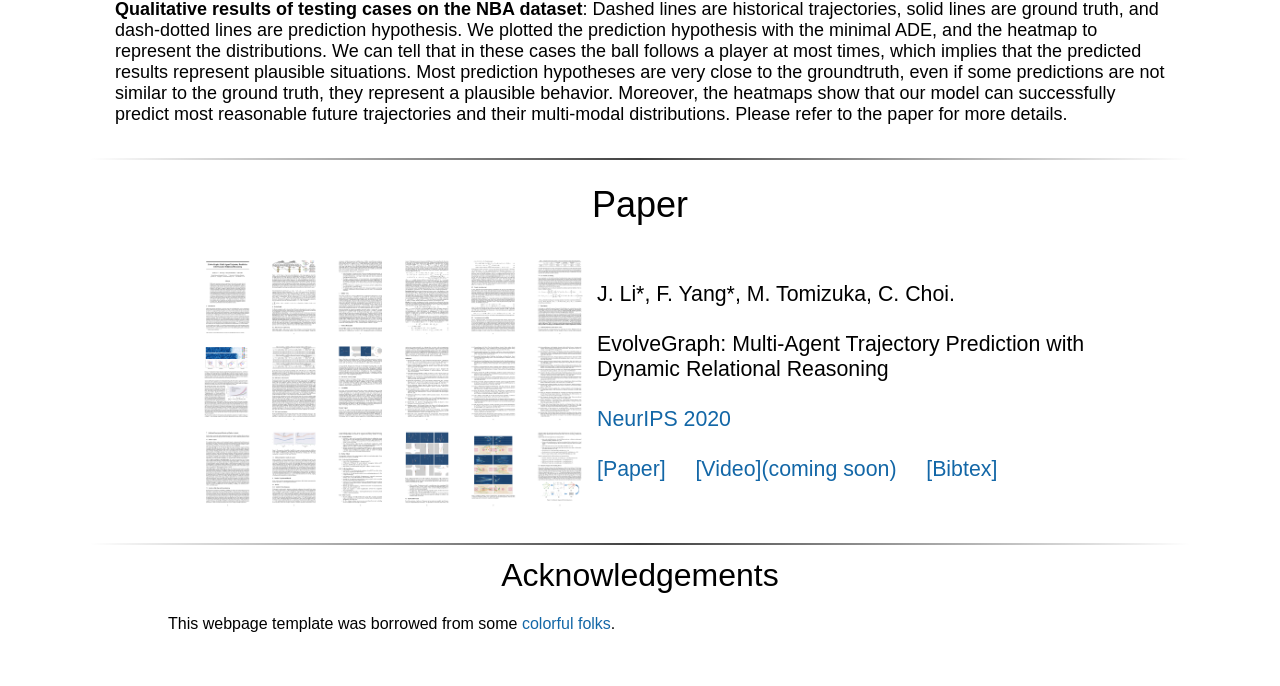
==== commit 2500b272: "Add files via upload" ====
--- a/publications/Evolvegraph/index.html
+++ b/publications/Evolvegraph/index.html
@@ -298,21 +298,58 @@
                 </table>
                 <br>
       <hr>
+
       <table align=center width=800>
         <br>
-       <center><h1>Multi-Modal Vehicle Predictions</h1></center>
+       <center><h1>Trajectory Prediction in Various Applications</h1></center>
           <tr class="spaceUnder">
             <td>
-              <img style="width:1000px" src="vehicles.png"/>
+              <img style="width:1050px" src="tables.png"/>
             </td>
           
-      </tr>
+          </tr>
 
         <tr>
           <td colspan="3"> <br>
-            <span style="font-size:18px"><b> Qualitative results of testing cases of H3D dataset</b>: Dashed lines are historical trajectories, solid lines are ground truth, and dash-dotted lines are prediction hypothesis. White areas represent drivable areas and gray areas represent sidewalks. We plotted the prediction hypothesis with the minimal ADE, and the heatmap to represent the distributions. (a) Intersection; (b) Roundabout. We can tell that our framework can generate accurate and plausible trajectories. These results also show that the evolving interaction graph can reinforce the multi-modal property of our model, since different samples of trajectories at the previous steps lead to different directions of graph evolution, which significantly influences the prediction afterwards. Please refer to the paper for more details.
+            <span style="font-size:18px"><b> Quantitative results on various benchmark datasets in different areas</b>: In this paper, we validated the proposed framework EvolveGraph on three benchmark datasets for real-world applications: H3D dataset (traffic scenarios), NBA dataset (sports games), and SDD dataset (university campus). The experimental results demonstrate that EvolveGraph achieves state-of-the-art performance in terms of minADE and minFDE. Please refer to the paper for more details.
           </td>
         </tr>
+
+        
+      </table>
+
+      <table align=center width=800>
+        <br>
+       <center><h1>Multi-Modal Future Prediction</h1></center>
+          <tr class="spaceUnder">
+            <td>
+              <img style="width:1050px" src="vehicles.png"/>
+            </td>
+          
+          </tr>
+
+        <tr>
+          <td colspan="3"> <br>
+            <span style="font-size:18px"><b> Qualitative results of testing cases on the H3D dataset</b>: Dashed lines are historical trajectories, solid lines are ground truth, and dash-dotted lines are prediction hypothesis. White areas represent drivable areas and gray areas represent sidewalks. We plotted the prediction hypothesis with the minimal ADE, and the heatmap to represent the distributions. (a) Intersection; (b) Roundabout. We can tell that our framework can generate accurate and plausible trajectories. These results also show that the evolving interaction graph can reinforce the multi-modal property of our model, since different samples of trajectories at the previous steps lead to different directions of graph evolution, which significantly influences the prediction afterwards. Please refer to the paper for more details.
+          </td>
+        </tr>
+
+        <table align=center width=800>
+        <br>
+          <tr class="spaceUnder">
+            <td>
+              <img style="width:1050px" src="sports.png"/>
+            </td>
+          
+          </tr>
+
+        <tr>
+          <td colspan="3"> <br>
+            <span style="font-size:18px"><b> Qualitative results of testing cases on the NBA dataset</b>: Dashed lines are historical trajectories, solid lines are ground truth, and dash-dotted lines are prediction hypothesis. We plotted the prediction hypothesis with the minimal ADE, and the heatmap to represent the distributions. We can tell that in these cases the ball follows a player at most times, which implies that the predicted results represent plausible situations. Most prediction hypotheses are very close to the groundtruth, even if some predictions are not similar to the ground truth, they represent a plausible behavior. Moreover, the heatmaps show that our model can successfully predict most reasonable future trajectories and their multi-modal distributions. Please refer to the paper for more details.
+          </td>
+        </tr>
+
+        
       </table>
     <br>
 
@@ -343,7 +380,7 @@
             <td><a href="https://jiachenli94.github.io/publications/Evolvegraph/"><img align=center style="width:400px" src="paper_combine.png"/></a></td>
             <td><span style="font-size:16pt">J. Li*, F. Yang*, M. Tomizuka, C. Choi.<br><br>
               EvolveGraph: Multi-Agent Trajectory Prediction with Dynamic Relational Reasoning<br><br>
-            NeurIPS 2020  <a href = "https://nips.cc/"> </a><br><br>
+              <a href = "https://nips.cc/">NeurIPS 2020</a><br><br>
                 <a href="https://jiachenli94.github.io/publications/Evolvegraph/">[Paper]</a> &nbsp; &nbsp;
                 <a href="https://jiachenli94.github.io/publications/Evolvegraph/">[Video](coming soon)</a> &nbsp; &nbsp;
                 <a href="bibtex.txt">[Bibtex]</a>
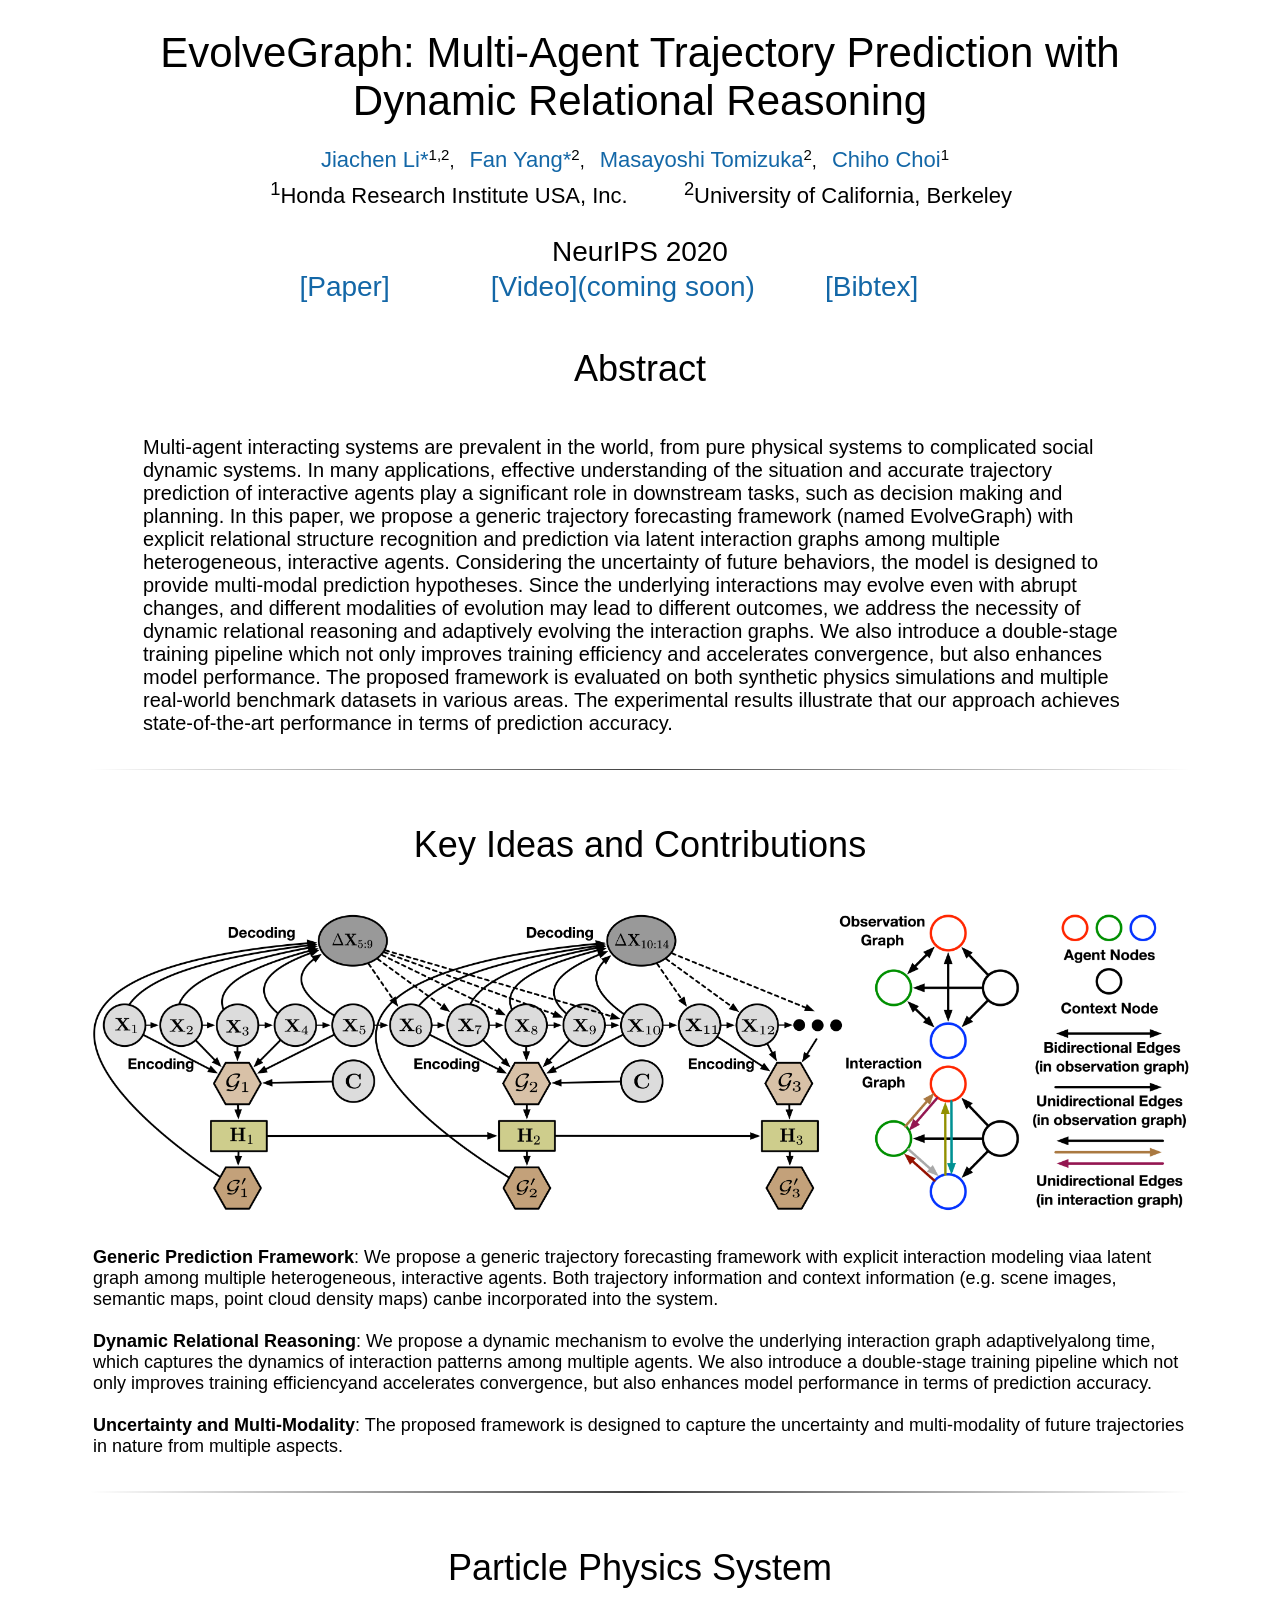
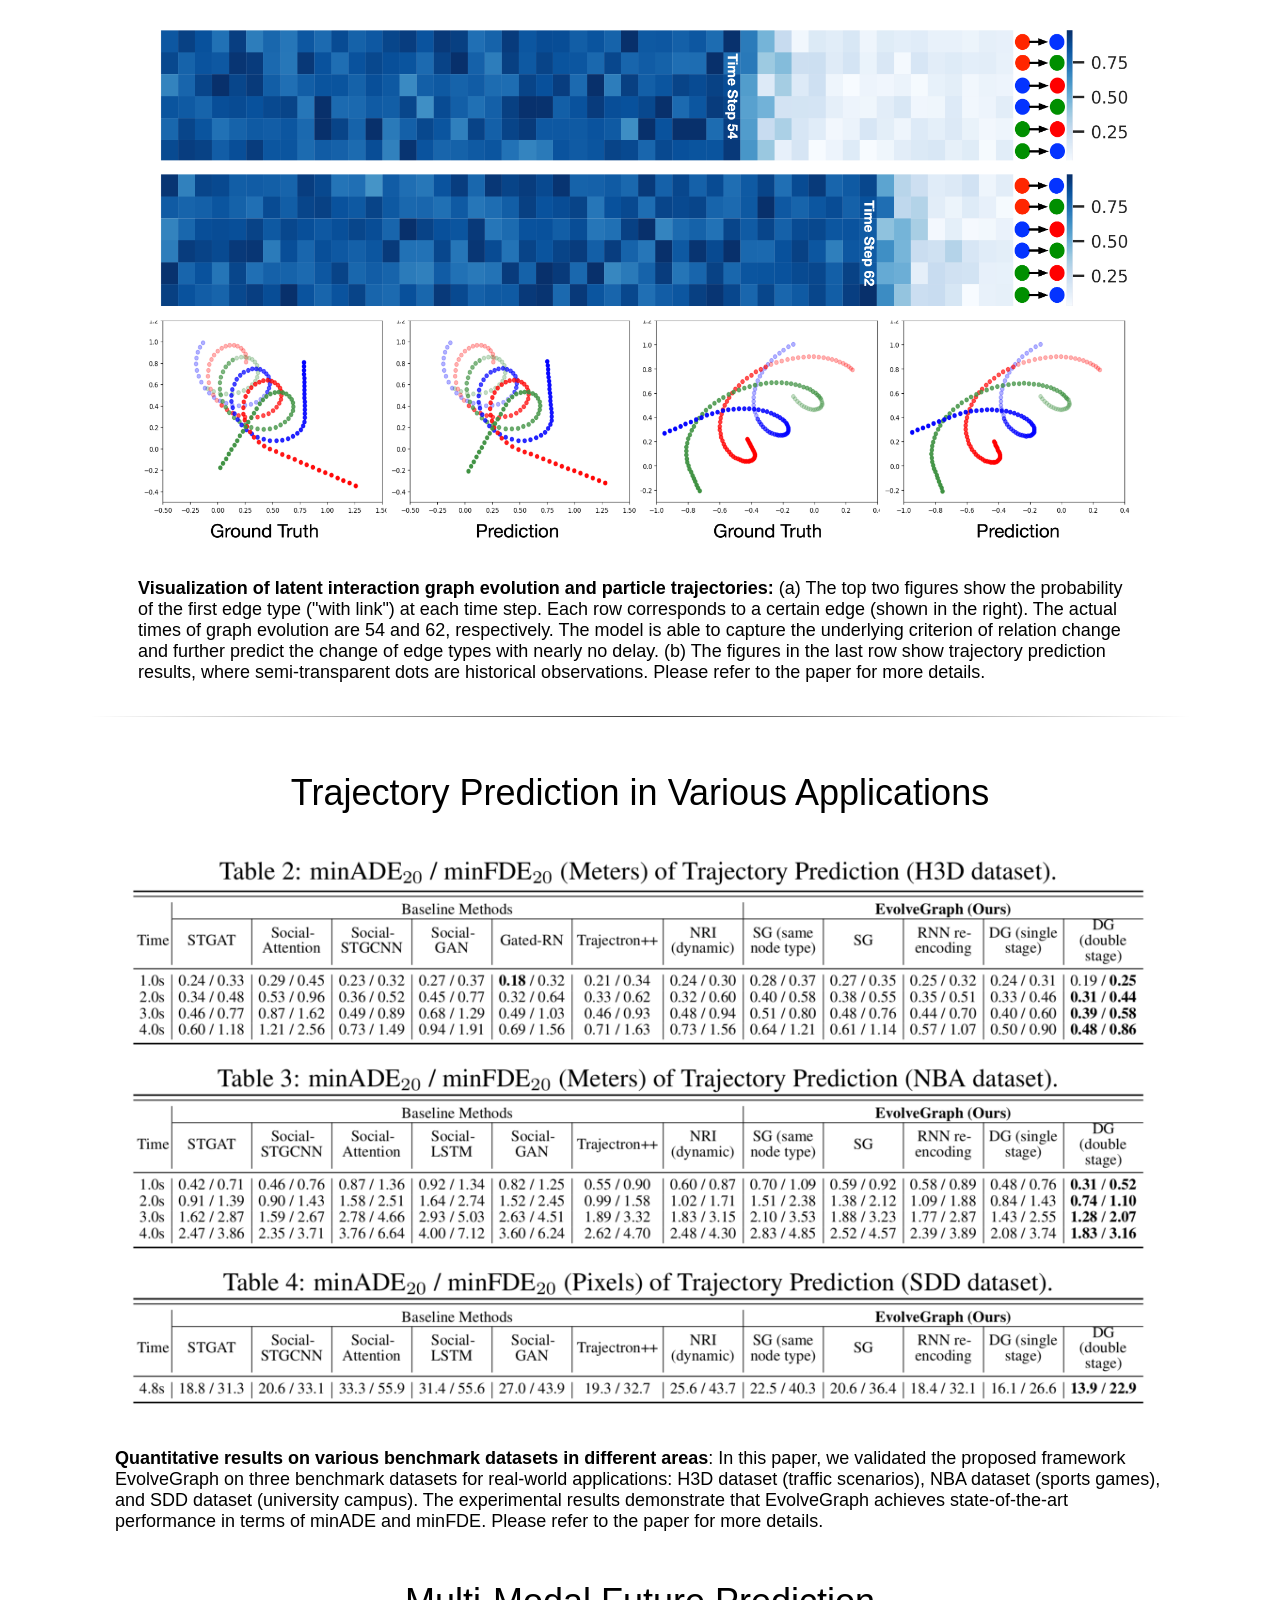
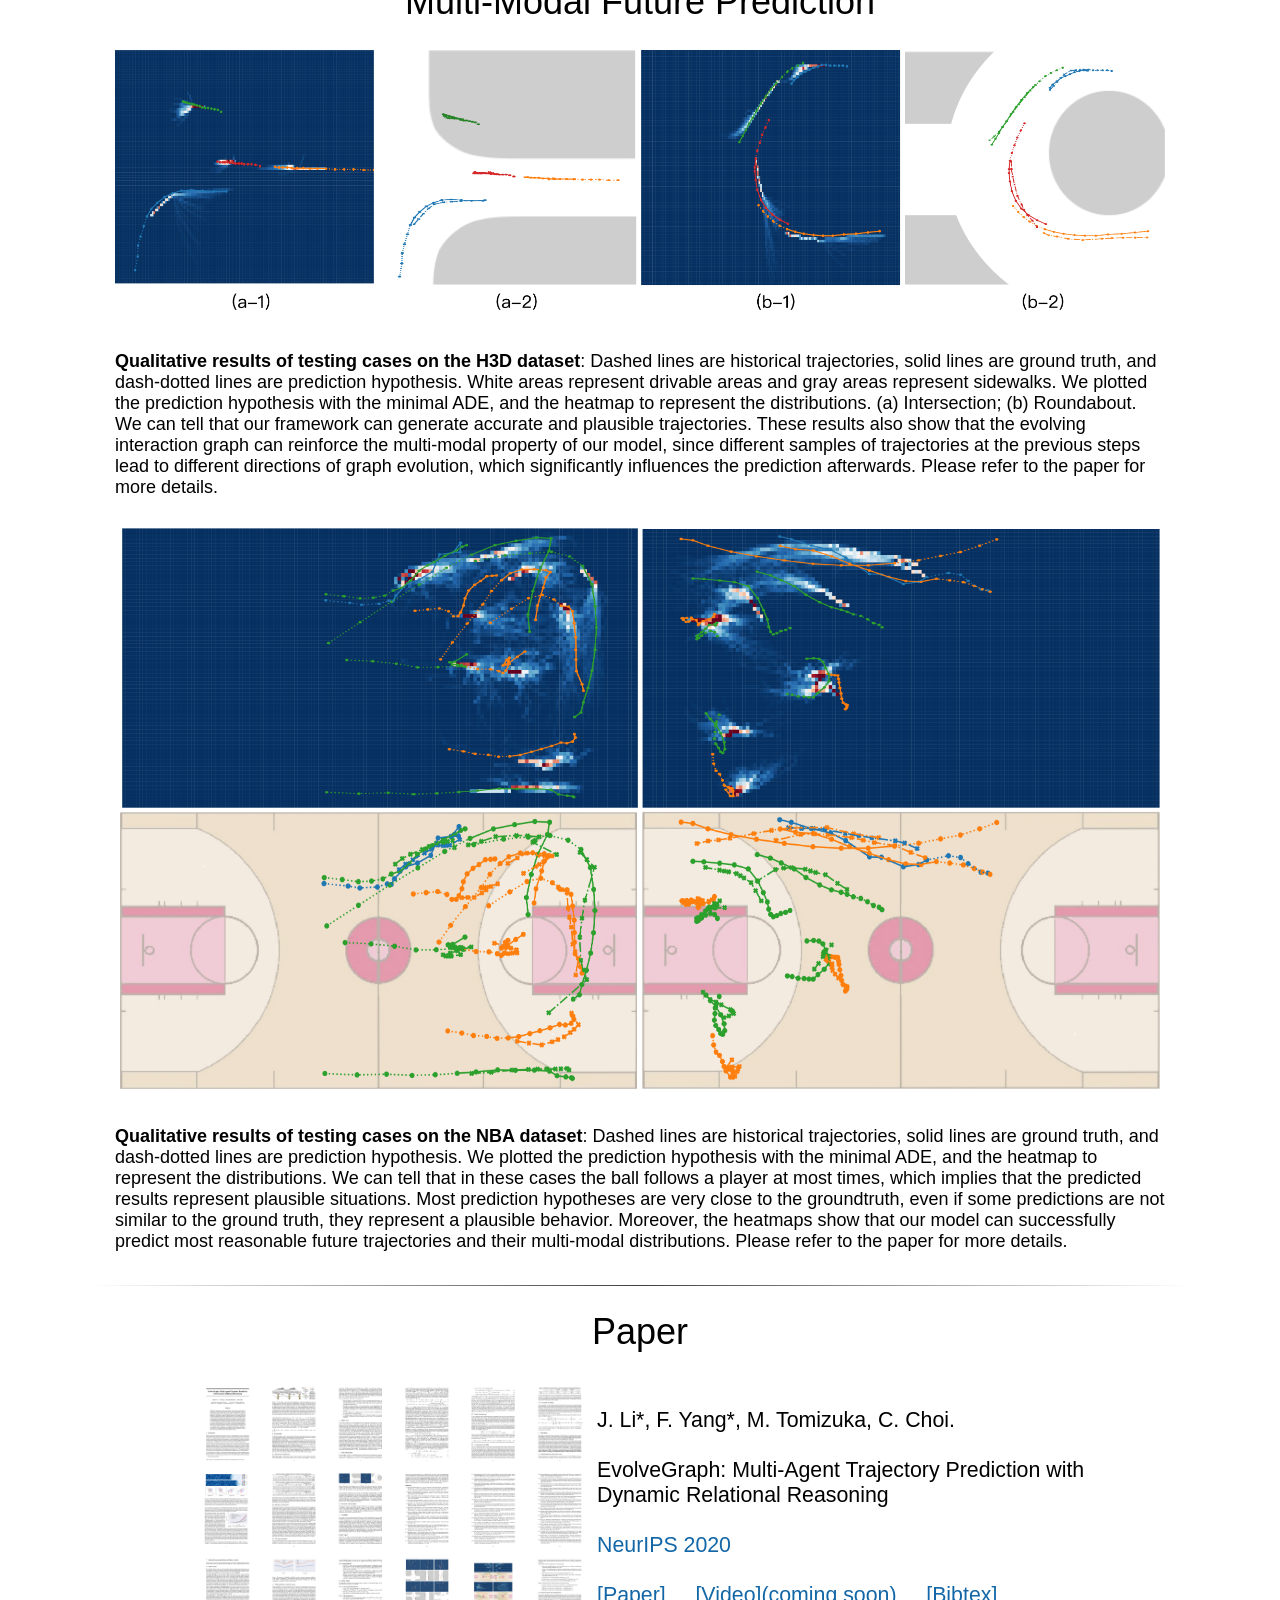
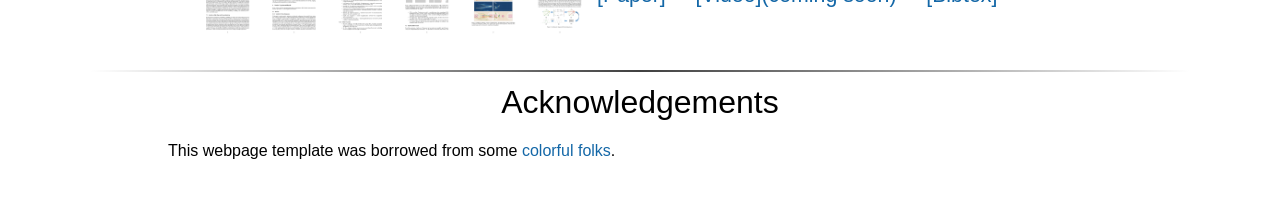
==== commit cd2374a6: "Update index.html" ====
--- a/publications/Evolvegraph/index.html
+++ b/publications/Evolvegraph/index.html
@@ -1,5 +1,5 @@
 
-<script src="http://www.google.com/jsapi" type="text/javascript"></script>
+<script src="http://www.google.com/jsapi" type="text/javascript"></script>  
 <script type="text/javascript">google.load("jquery", "1.3.2");</script>
 
 <style type="text/css">
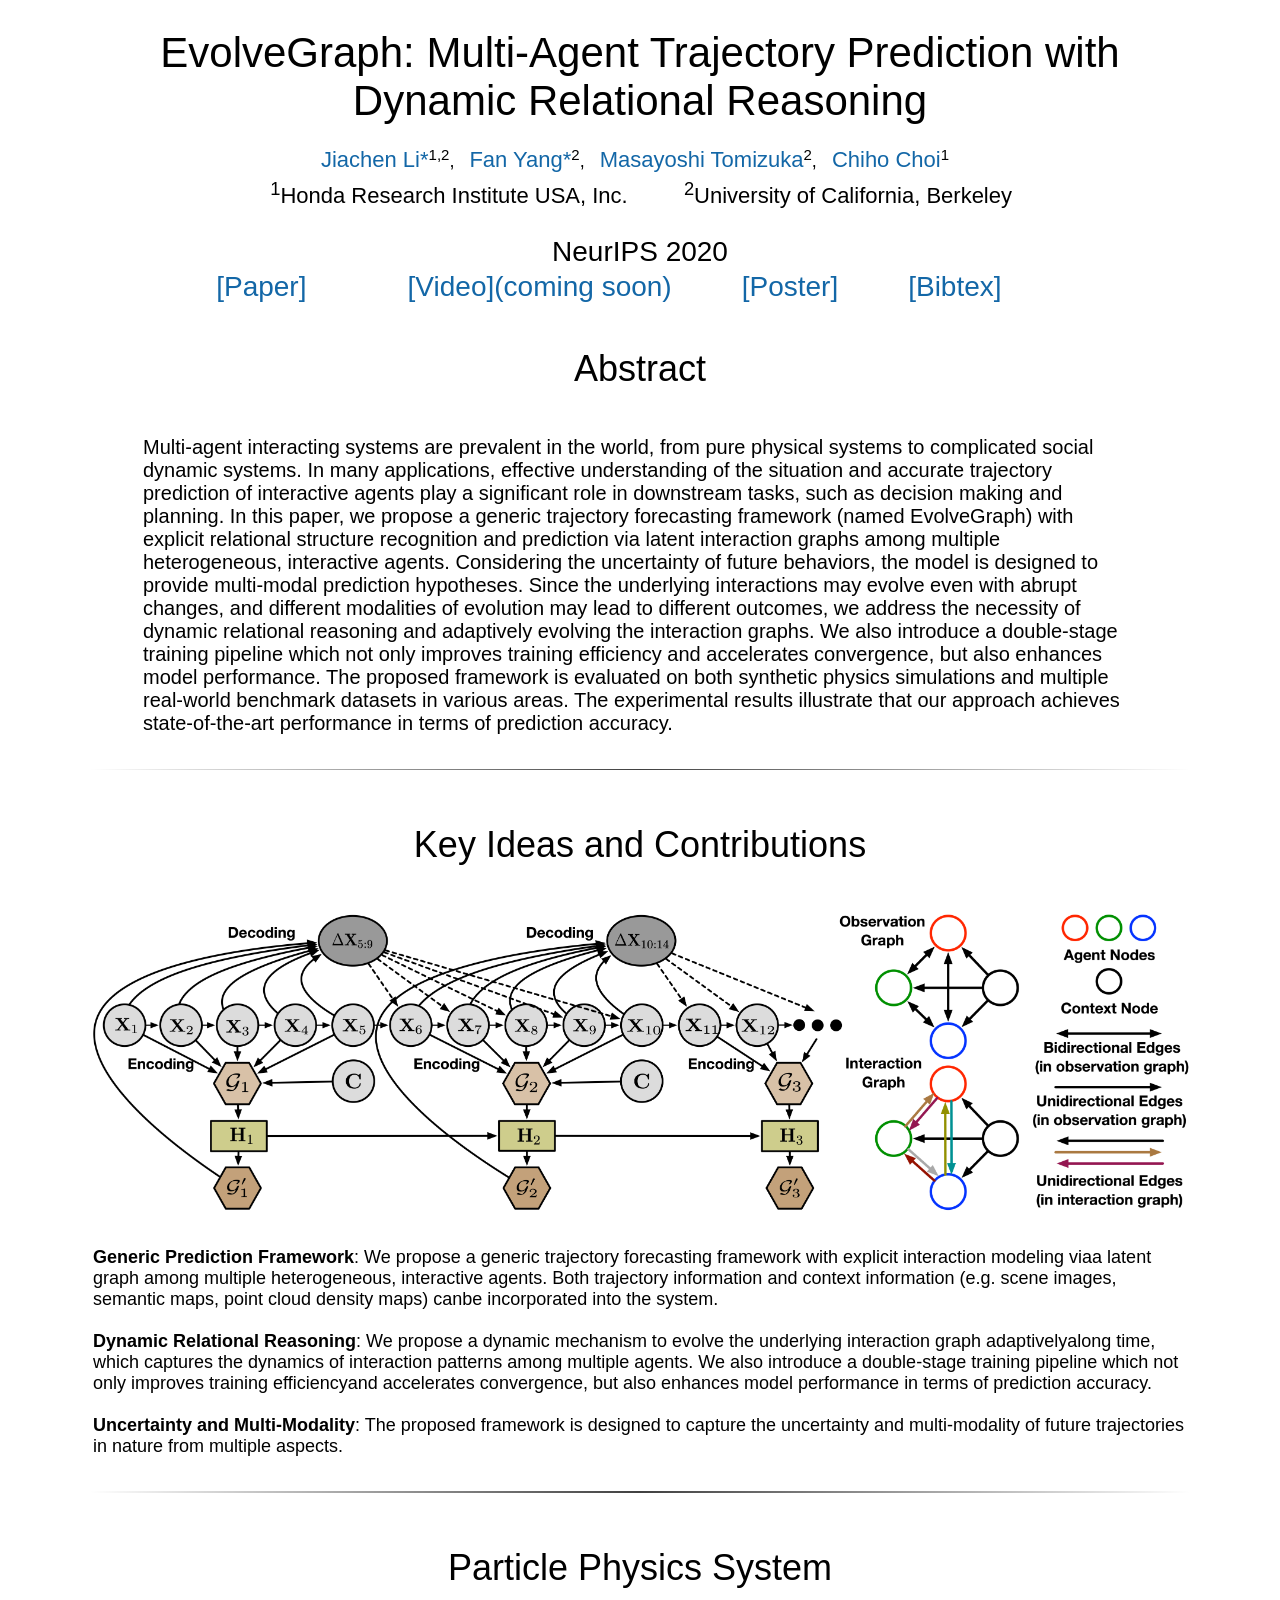
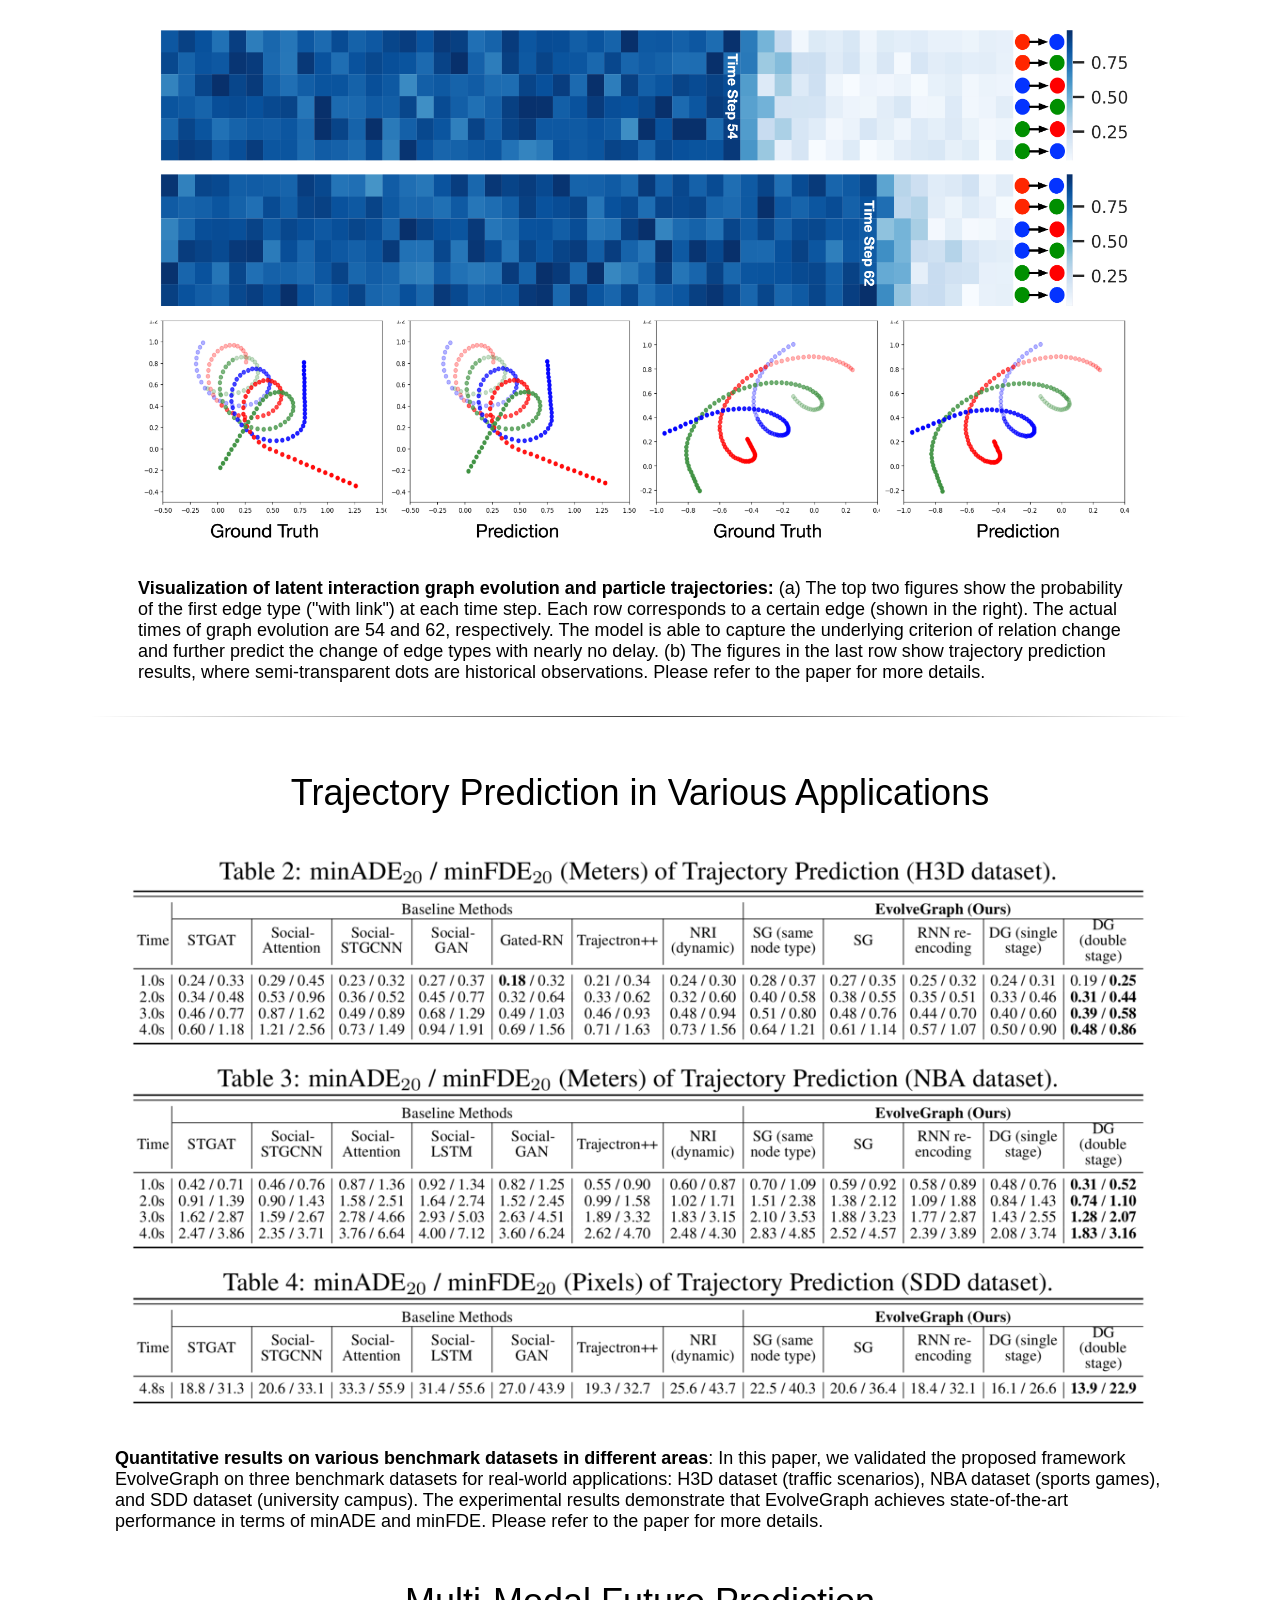
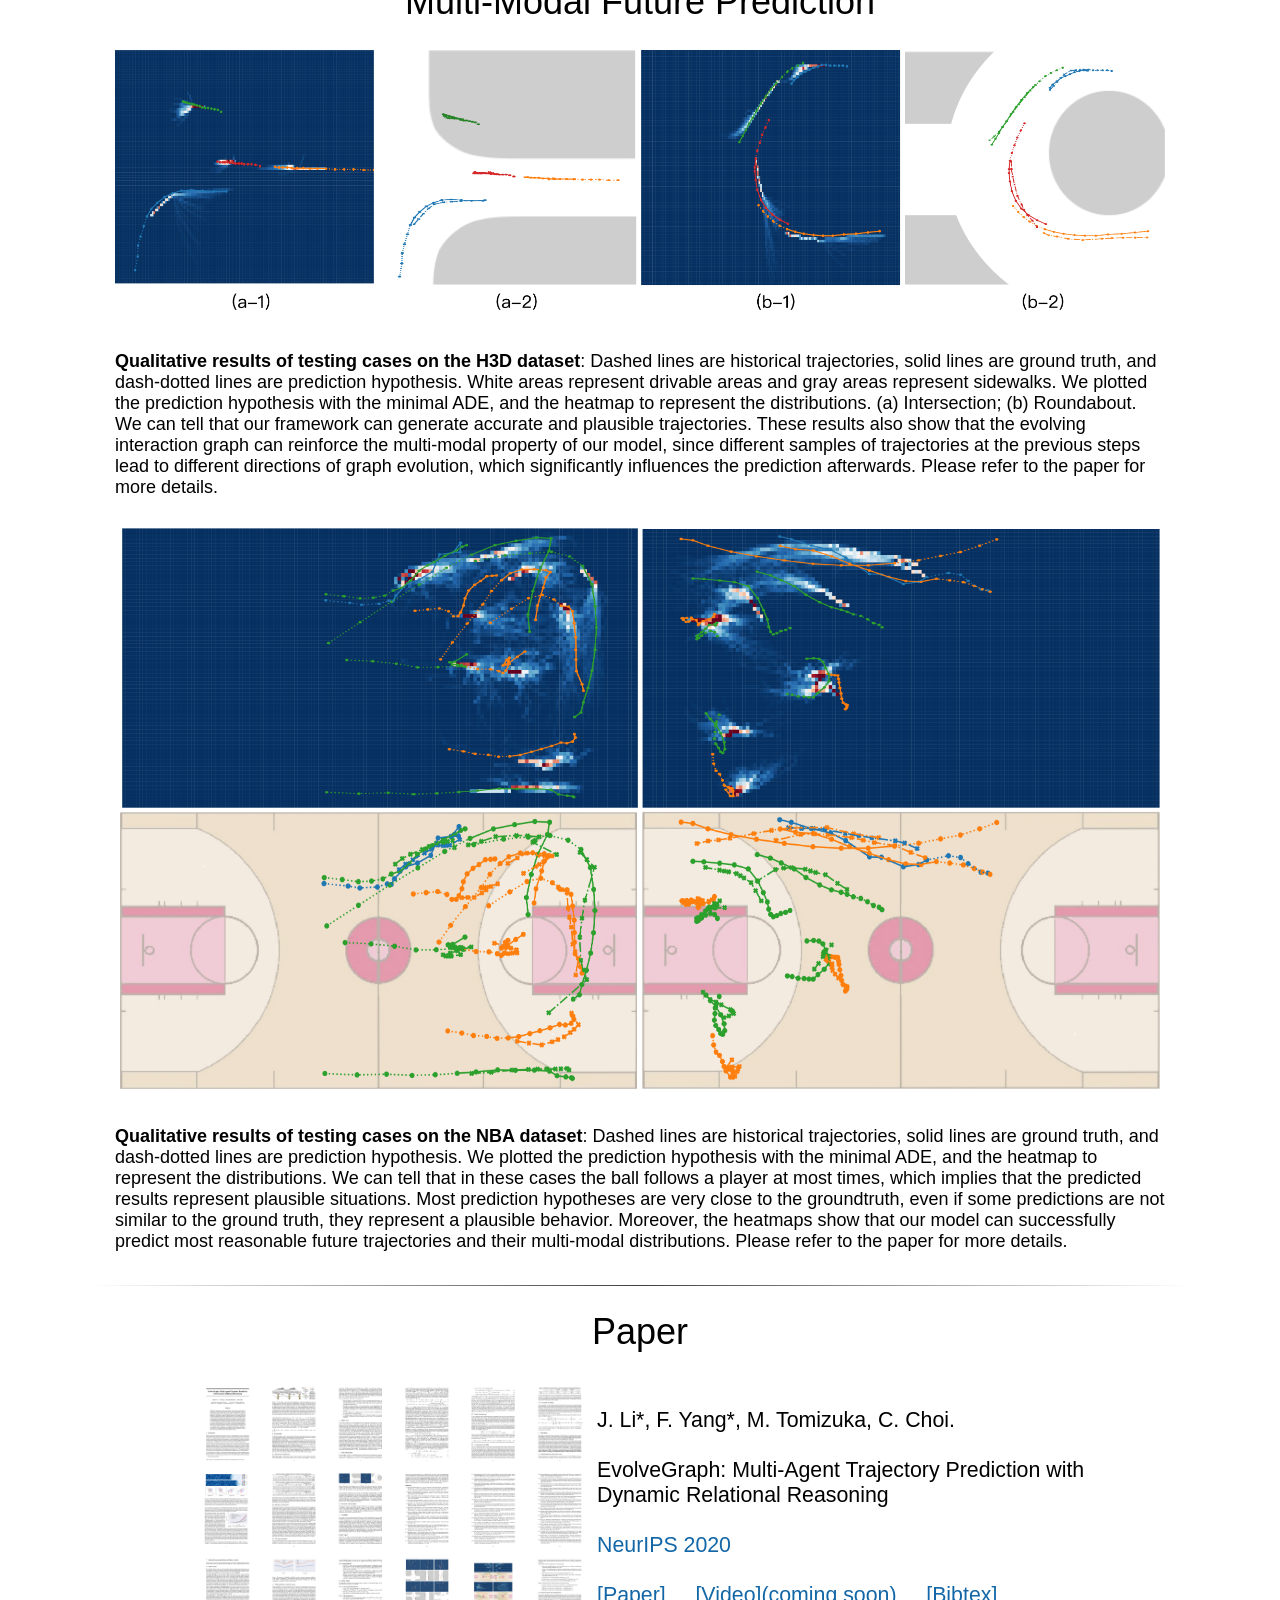
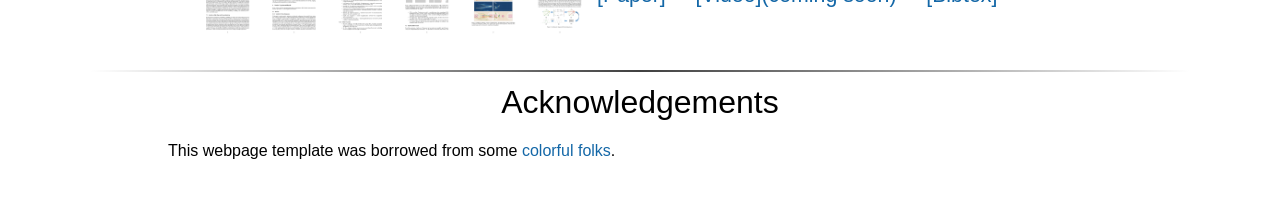
==== commit a0442a29: "Add files via upload" ====
--- a/publications/Evolvegraph/index.html
+++ b/publications/Evolvegraph/index.html
@@ -1,5 +1,5 @@
 
-<script src="http://www.google.com/jsapi" type="text/javascript"></script>  
+<script src="http://www.google.com/jsapi" type="text/javascript"></script>
 <script type="text/javascript">google.load("jquery", "1.3.2");</script>
 
 <style type="text/css">
@@ -167,8 +167,9 @@
           <tr>
                 
                  <span style="font-size:28px">
-                <a href="https://jiachenli94.github.io/publications/Evolvegraph/">[Paper]</a> &nbsp; &nbsp; &nbsp; &nbsp; &nbsp; &nbsp; 
+                <a href="http://arxiv.org/abs/2003.13924">[Paper]</a> &nbsp; &nbsp; &nbsp; &nbsp; &nbsp; &nbsp; 
                 <a href="https://jiachenli94.github.io/publications/Evolvegraph/">[Video](coming soon)</a> &nbsp; &nbsp; &nbsp; &nbsp;
+                <a href="nips_poster.pdf">[Poster]</a> &nbsp; &nbsp; &nbsp; &nbsp; 
                 <a href="bibtex.txt">[Bibtex]</a> &nbsp; &nbsp; &nbsp; &nbsp; 
 
               </span>
@@ -381,7 +382,7 @@
             <td><span style="font-size:16pt">J. Li*, F. Yang*, M. Tomizuka, C. Choi.<br><br>
               EvolveGraph: Multi-Agent Trajectory Prediction with Dynamic Relational Reasoning<br><br>
               <a href = "https://nips.cc/">NeurIPS 2020</a><br><br>
-                <a href="https://jiachenli94.github.io/publications/Evolvegraph/">[Paper]</a> &nbsp; &nbsp;
+                <a href="http://arxiv.org/abs/2003.13924">[Paper]</a> &nbsp; &nbsp;
                 <a href="https://jiachenli94.github.io/publications/Evolvegraph/">[Video](coming soon)</a> &nbsp; &nbsp;
                 <a href="bibtex.txt">[Bibtex]</a>
                 
